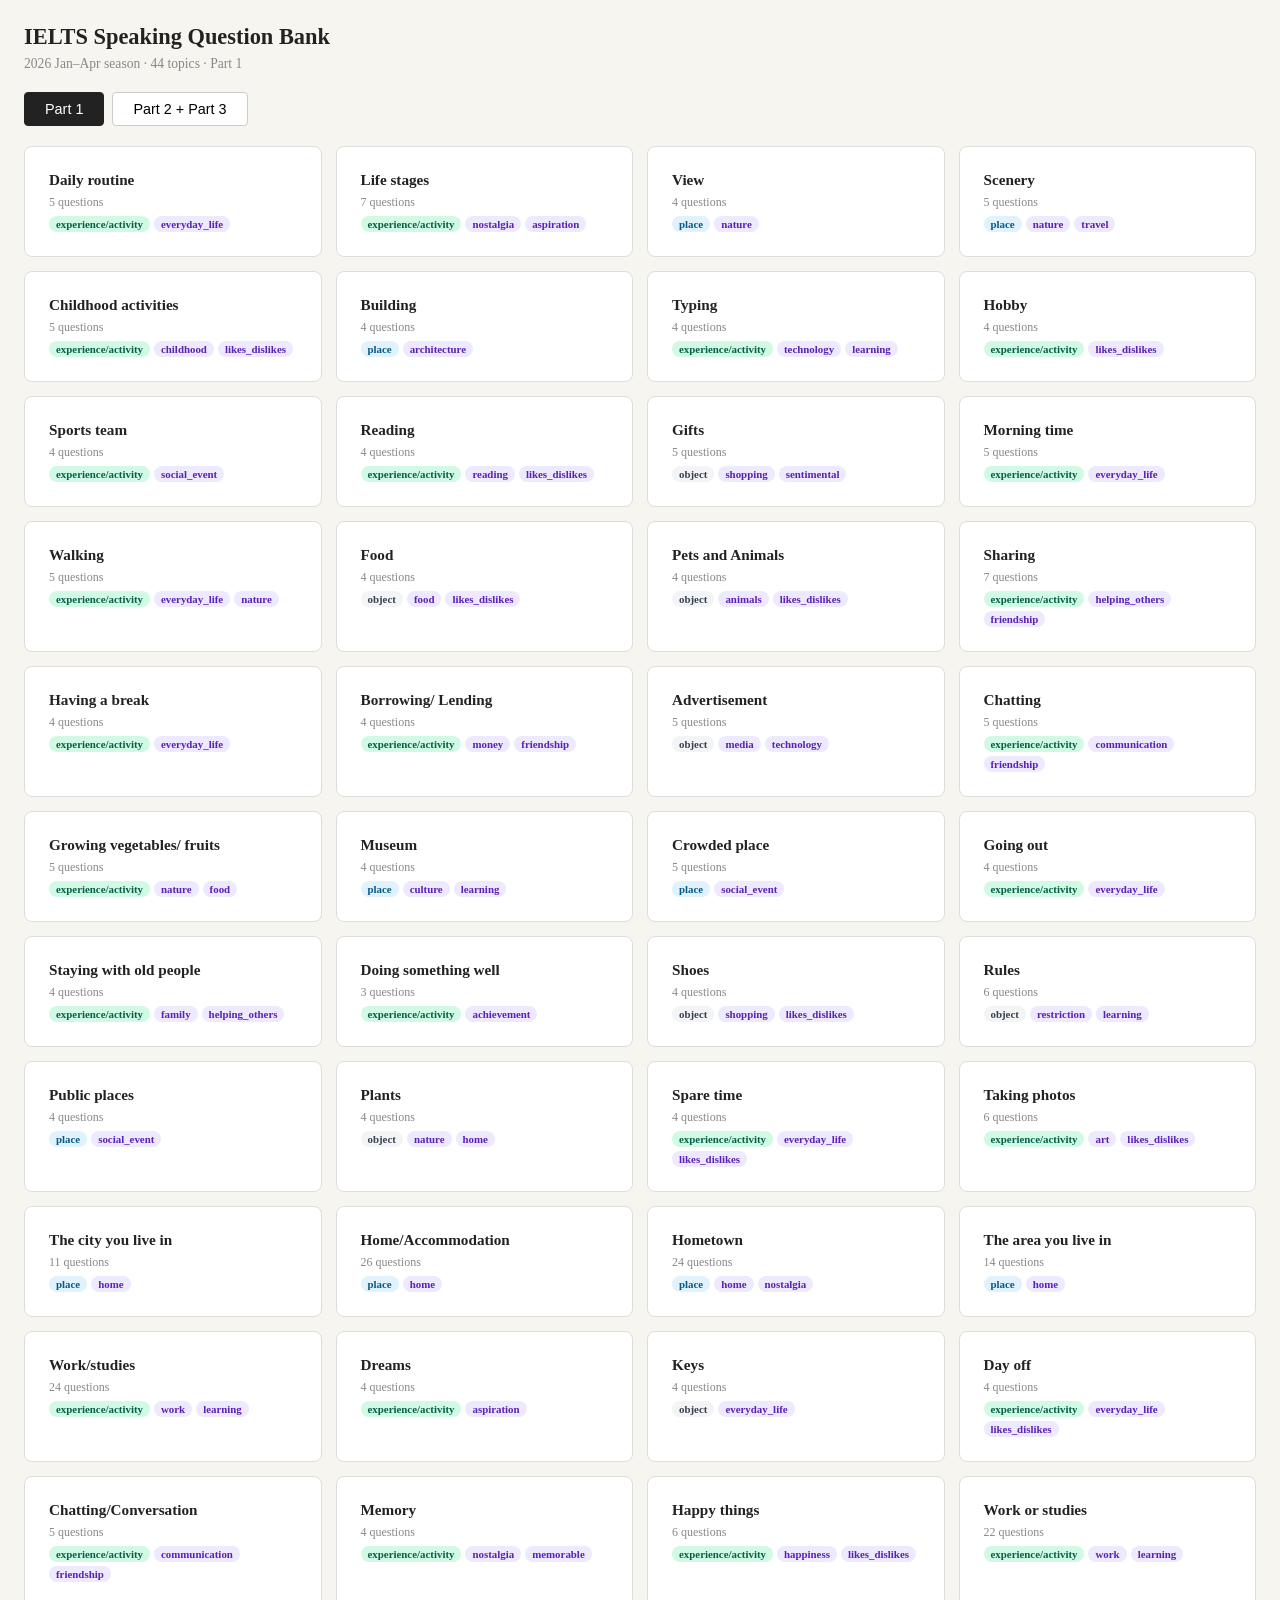
==== index.html @ a68d783b "refactor: split index.html into modular CSS/JS files - index.html reduced from 621 lines to ~35-line" ====
<!DOCTYPE html>
<html lang="en">
<head>
  <meta charset="UTF-8">
  <meta name="viewport" content="width=device-width, initial-scale=1.0">
  <title>IELTS Speaking Question Bank — 2026 Jan–Apr</title>
  <link rel="stylesheet" href="css/base.css">
  <link rel="stylesheet" href="css/layout.css">
  <link rel="stylesheet" href="css/components/cards.css">
  <link rel="stylesheet" href="css/components/modal.css">
  <link rel="stylesheet" href="css/components/tags.css">
  <link rel="stylesheet" href="css/components/sidebar.css">

  <!-- Google tag (gtag.js) -->
  <script async src="https://www.googletagmanager.com/gtag/js?id=G-JY0Q99M0XR"></script>
  <script>
    window.dataLayer = window.dataLayer || [];
    function gtag(){dataLayer.push(arguments);}
    gtag('js', new Date());
    gtag('config', 'G-JY0Q99M0XR');
  </script>
</head>
<body>

<h1>IELTS Speaking Question Bank</h1>
<div class="subtitle">2026 Jan–Apr season · <span id="total-count"></span></div>

<div class="tabs">
  <button class="tab" id="tab-part1">Part 1</button>
  <button class="tab" id="tab-part2">Part 2 + Part 3</button>
</div>

<!-- Card grid — JS renders cards into this container -->
<div class="grid" id="grid"></div>

<!-- Modal overlay — JS fills #modal-content when user clicks a card or tag -->
<div class="overlay" id="overlay">
  <div class="modal" id="modal">
    <button class="close-btn" id="close-btn">✕</button>
    <div id="modal-content"></div>
  </div>
</div>

<!-- Sidebar mounts here -->
<div id="sidebar-root"></div>

<script type="module" src="js/app.js"></script>
</body>
</html>
---- css/base.css ----
/* ---------- Reset & Base ---------- */
* { box-sizing: border-box; margin: 0; padding: 0; }
body {
  font-family: 'Georgia', serif;
  background: #f7f5f0;
  color: #222;
  padding: 24px;
}
h1 {
  font-size: 1.4rem;
  font-weight: bold;
  margin-bottom: 6px;
}
.subtitle {
  color: #888;
  font-size: 0.85rem;
  margin-bottom: 20px;
}
---- css/layout.css ----
/* ---------- Tabs ---------- */
.tabs {
  display: flex;
  gap: 8px;
  margin-bottom: 20px;
}
.tab {
  padding: 8px 20px;
  border: 1.5px solid #ccc;
  border-radius: 4px;
  cursor: pointer;
  background: #fff;
  font-size: 0.9rem;
}
.tab.active {
  background: #222;
  color: #fff;
  border-color: #222;
}

/* ---------- Card Grid ---------- */
.grid {
  display: grid;
  grid-template-columns: repeat(auto-fill, minmax(260px, 1fr));
  gap: 14px;
}

/* ---------- Overlay & Modal ---------- */
.overlay {
  display: none;
  position: fixed;
  top: 0; left: 0;
  width: 100%; height: 100%;
  background: rgba(0,0,0,0.4);
  z-index: 100;
  justify-content: center;
  align-items: flex-start;
  padding: 40px 16px;
  overflow-y: auto;
}
.overlay.open { display: flex; }
.modal {
  background: #fff;
  border-radius: 8px;
  padding: 28px;
  max-width: 620px;
  width: 100%;
  position: relative;
}
.modal h2 {
  font-size: 1.2rem;
  margin-bottom: 4px;
}
---- css/components/cards.css ----
/* ---------- Cards ---------- */
.card {
  background: #fff;
  border: 1px solid #ddd;
  border-radius: 8px;
  padding: 24px;
  cursor: pointer;
  transition: transform 0.2s ease, box-shadow 0.2s ease;
}
.card:hover {
  transform: translateY(-6px);
  box-shadow: 0 10px 20px rgba(0,0,0,0.12);
  border-color: #bbb;
}
.card-title {
  font-size: 0.95rem;
  font-weight: bold;
  margin-bottom: 6px;
}
.card-meta {
  font-size: 0.75rem;
  color: #888;
}
---- css/components/modal.css ----
/* ---------- Modal Buttons ---------- */
.close-btn {
  position: absolute;
  top: 14px; right: 16px;
  font-size: 1.2rem;
  cursor: pointer;
  background: none;
  border: none;
  color: #555;
}
.back-btn {
  margin-bottom: 12px;
  display: inline-flex;
  align-items: center;
  gap: 4px;
  font-size: 0.8rem;
  color: #6366f1;
  cursor: pointer;
  font-weight: bold;
  background: #f0f7ff;
  padding: 5px 12px;
  border-radius: 6px;
  border: 1px solid #d0e7ff;
  box-shadow: 0 2px 6px rgba(0,0,0,0.12), 0 1px 2px rgba(0,0,0,0.06);
  transition: box-shadow 0.15s, background 0.15s;
}
.back-btn:hover {
  background: #e0f0ff;
  box-shadow: 0 4px 10px rgba(0,0,0,0.16);
}

/* ---------- Modal Content ---------- */
.section-label {
  font-size: 0.78rem;
  font-weight: bold;
  text-transform: uppercase;
  letter-spacing: 0.05em;
  color: #999;
  margin: 14px 0 6px;
}
.q-row {
  display: flex;
  align-items: flex-start;
  gap: 8px;
  padding: 5px 0;
  border-bottom: 1px solid #f0f0f0;
  font-size: 0.88rem;
  line-height: 1.5;
}
.q-row:last-child { border-bottom: none; }
.cue-card {
  background: #f9fafb;
  border-left: 3px solid #6366f1;
  padding: 12px 14px;
  border-radius: 4px;
  font-size: 0.88rem;
  line-height: 1.6;
  margin-bottom: 6px;
}
.cue-card .prompt { font-weight: bold; margin-bottom: 8px; }
.summary-item {
  cursor: pointer;
  padding: 8px 0;
  border-bottom: 1px solid #eee;
  color: #444;
}
.summary-item:hover { color: #6366f1; text-decoration: underline; }
---- css/components/tags.css ----
/* ---------- Content Tags (topic-level) ---------- */
/* First tag = category (people/place/object/experience/activity) */
/* Remaining tags = semantic tags */
.tag-row {
  display: flex;
  flex-wrap: wrap;
  gap: 4px;
  margin-top: 6px;
}
.ctag {
  font-size: 0.68rem;
  padding: 2px 7px;
  border-radius: 10px;
  font-weight: 600;
  white-space: nowrap;
  cursor: pointer;
  transition: all 0.2s cubic-bezier(0.175, 0.885, 0.32, 1.275);
  display: inline-block;
}
.ctag:hover {
  transform: scale(1.1);
  box-shadow: 0 2px 5px rgba(0,0,0,0.1);
}
/* Category tag colors — one per category type */
.ctag-people              { background: #fce7f3; color: #9d174d; }
.ctag-experience-activity { background: #d1fae5; color: #065f46; }
.ctag-place               { background: #e0f2fe; color: #075985; }
.ctag-object              { background: #f3f4f6; color: #374151; }
/* Semantic tags (index 1+) all share one neutral style */
.ctag-tag                 { background: #ede9fe; color: #5b21b6; }

/* ---------- Question Type Tags (per question) ---------- */
.type-tags {
  display: inline-flex;
  gap: 4px;
  flex-wrap: wrap;
  margin-left: 6px;
  vertical-align: middle;
}
.ttag {
  font-size: 0.65rem;
  padding: 1px 6px;
  border-radius: 8px;
  font-weight: bold;
  text-transform: uppercase;
  letter-spacing: 0.03em;
  white-space: nowrap;
  cursor: pointer;
  transition: all 0.2s cubic-bezier(0.175, 0.885, 0.32, 1.275);
  display: inline-block;
}
.ttag:hover {
  transform: scale(1.1);
  box-shadow: 0 2px 5px rgba(0,0,0,0.1);
  filter: brightness(0.95);
}
/* Part 2 type tags */
.ttag-describe { background: #dbeafe; color: #1e40af; }
.ttag-analyze  { background: #d1fae5; color: #065f46; }
.ttag-evaluate { background: #fef3c7; color: #92400e; }
.ttag-predict  { background: #ede9fe; color: #5b21b6; }
.ttag-unclear  { background: #f3f4f6; color: #6b7280; }
/* Part 1 type tags */
.ttag-experience   { background: #fed7aa; color: #9a3412; }
.ttag-frequency    { background: #cffafe; color: #155e75; }
.ttag-description  { background: #dbeafe; color: #1e40af; }
.ttag-preference   { background: #fce7f3; color: #9d174d; }
.ttag-evaluation   { background: #fef3c7; color: #92400e; }
.ttag-comparison   { background: #dcfce7; color: #166534; }
.ttag-hypothetical { background: #ede9fe; color: #5b21b6; }
---- css/components/sidebar.css ----
/* ---------- Sidebar ---------- */
/* Placeholder — Windsurf fills this when converting v0 React sidebar to vanilla JS */
#sidebar-root {
  /* sidebar mounts here */
}
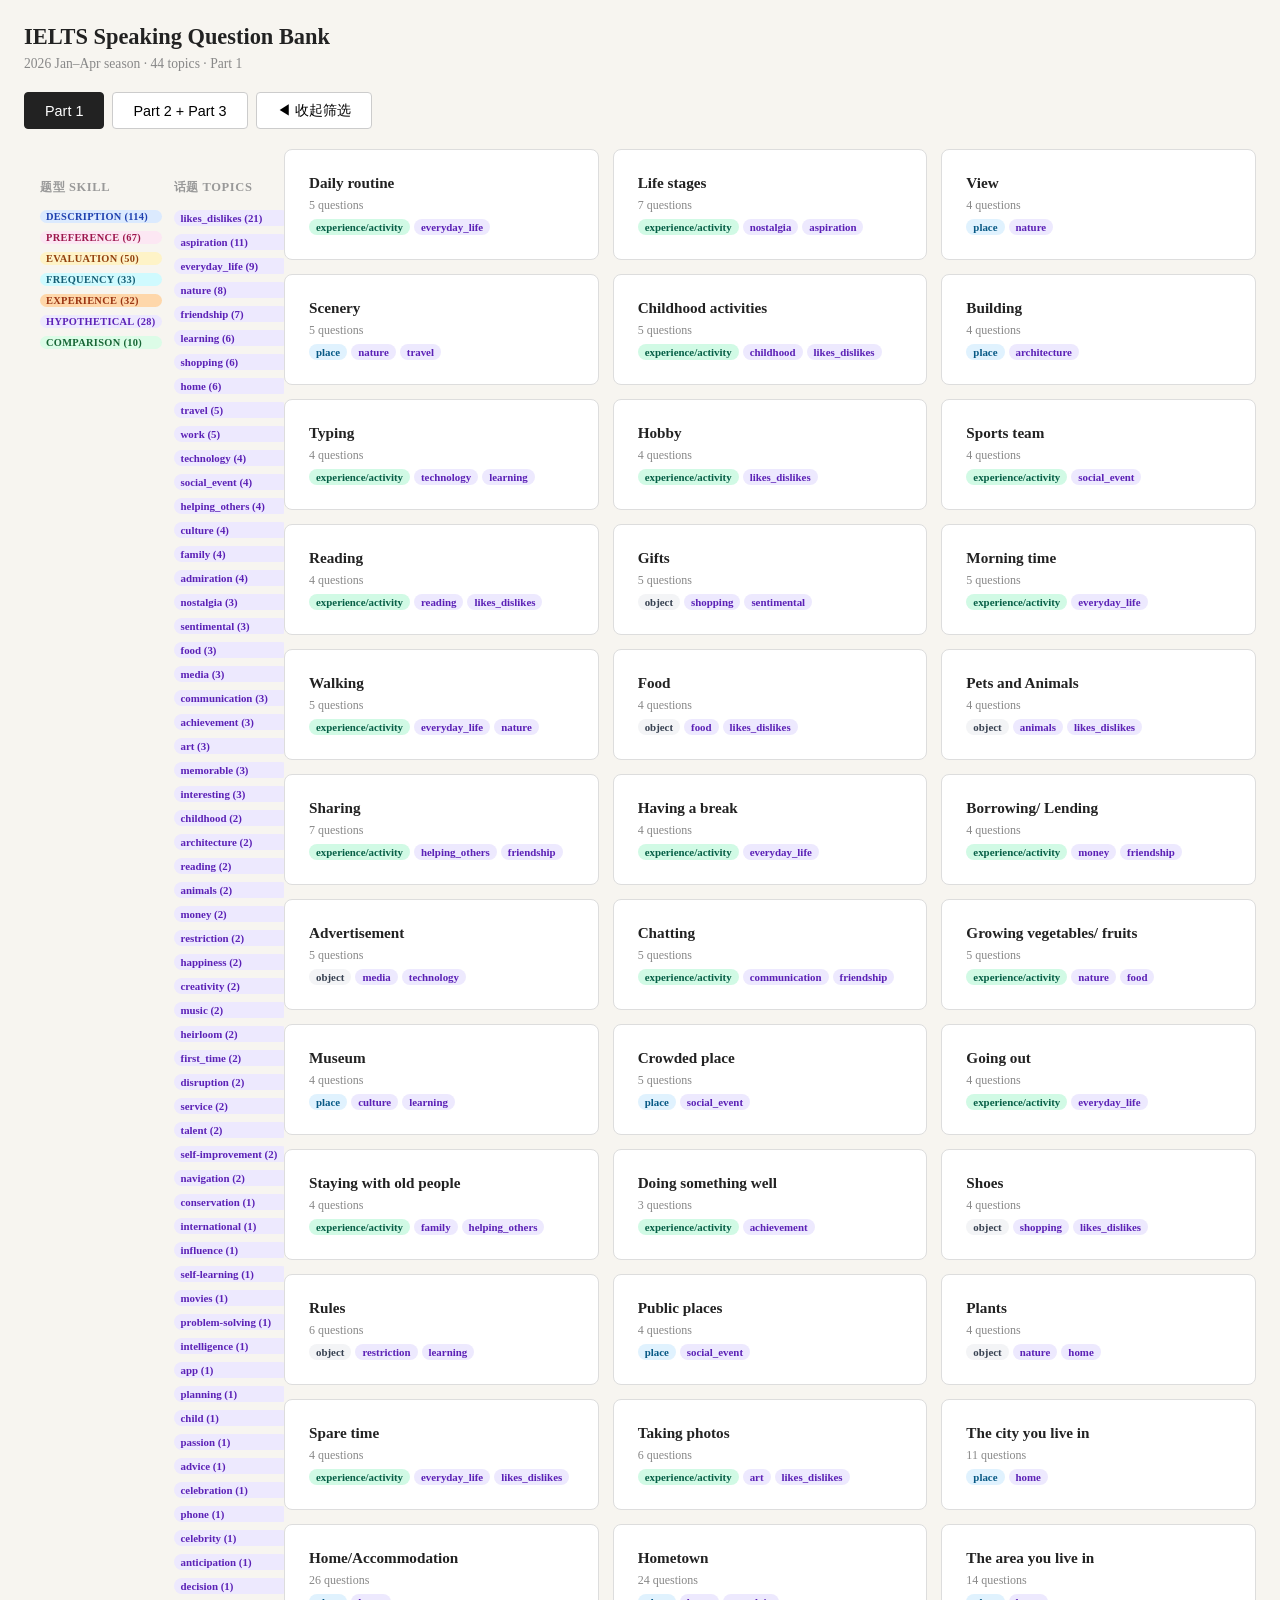
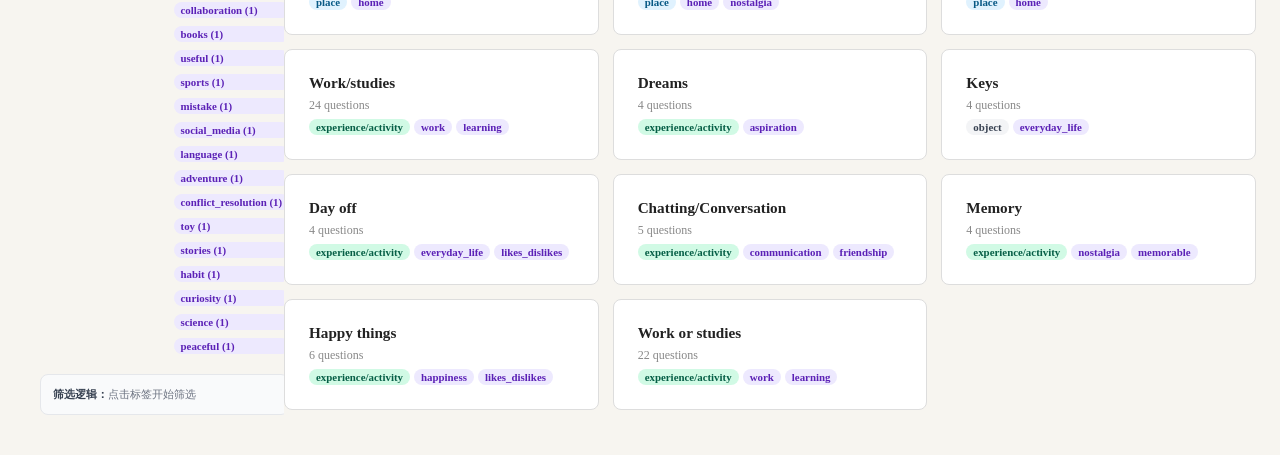
==== commit b9342b48: "fix: sidebar tag clicks, grid layout, remove Chinese labels - Move event delegation to static #sideb" ====
--- a/index.html
+++ b/index.html
@@ -28,10 +28,16 @@
 <div class="tabs">
   <button class="tab" id="tab-part1">Part 1</button>
   <button class="tab" id="tab-part2">Part 2 + Part 3</button>
+  <button class="tab" id="sidebar-toggle">◀ 收起筛选</button>
 </div>
 
-<!-- Card grid — JS renders cards into this container -->
-<div class="grid" id="grid"></div>
+<div id="main-layout">
+  <!-- Sidebar mounts here -->
+  <div id="sidebar-root"></div>
+  
+  <!-- Card grid — JS renders cards into this container -->
+  <div class="grid" id="grid"></div>
+</div>
 
 <!-- Modal overlay — JS fills #modal-content when user clicks a card or tag -->
 <div class="overlay" id="overlay">
@@ -41,9 +47,6 @@
   </div>
 </div>
 
-<!-- Sidebar mounts here -->
-<div id="sidebar-root"></div>
-
 <script type="module" src="js/app.js"></script>
 </body>
 </html>
--- a/css/components/sidebar.css
+++ b/css/components/sidebar.css
@@ -1,5 +1,142 @@
+/* ---------- Main Layout ---------- */
+#main-layout {
+  display: flex;
+  align-items: flex-start;
+  gap: 0;
+}
+
+/* Grid takes remaining space; min-width:0 prevents flex overflow */
+#grid {
+  flex: 1;
+  min-width: 0;
+}
+
 /* ---------- Sidebar ---------- */
-/* Placeholder — Windsurf fills this when converting v0 React sidebar to vanilla JS */
-#sidebar-root {
-  /* sidebar mounts here */
+.sidebar {
+  width: 260px;
+  flex-shrink: 0;
+  overflow: hidden;
+  transition: width 0.3s ease;
 }
+
+.sidebar.collapsed {
+  width: 0;
+}
+
+/* ---------- Sidebar Content ---------- */
+.sidebar-content {
+  padding: 16px;
+  height: 100%;
+  overflow-y: auto;
+}
+
+/* ---------- Two Column Layout ---------- */
+.sidebar-grid {
+  display: grid;
+  grid-template-columns: 1fr 1fr;
+  gap: 12px;
+}
+
+.sidebar-column {
+  display: flex;
+  flex-direction: column;
+  gap: 8px;
+}
+
+/* ---------- Active Filters ---------- */
+.active-filters {
+  grid-column: 1 / -1;
+  background: #f3f4f6;
+  border-radius: 8px;
+  padding: 12px;
+  margin-bottom: 8px;
+}
+
+.active-filters-label {
+  font-size: 12px;
+  font-weight: 500;
+  color: #6b7280;
+  margin: 0 0 8px 0;
+}
+
+.active-filters-list {
+  display: flex;
+  flex-wrap: wrap;
+  gap: 6px;
+}
+
+.active-filter-tag {
+  display: inline-flex;
+  align-items: center;
+  gap: 4px;
+  padding: 4px 8px;
+  border-radius: 12px;
+  font-size: 11px;
+  font-weight: 500;
+}
+
+.active-filter-tag.skill {
+  background: #3b82f6;
+  color: white;
+}
+
+.active-filter-tag.topic {
+  background: #6b7280;
+  color: white;
+}
+
+.active-filter-tag button {
+  background: none;
+  border: none;
+  color: inherit;
+  cursor: pointer;
+  padding: 0;
+  font-size: 10px;
+  opacity: 0.8;
+  margin-left: 2px;
+}
+
+.active-filter-tag button:hover {
+  opacity: 1;
+}
+
+/* ---------- Filter Logic Info ---------- */
+.filter-info {
+  grid-column: 1 / -1;
+  background: #f9fafb;
+  border: 1px solid #e5e7eb;
+  border-radius: 8px;
+  padding: 12px;
+  font-size: 11px;
+  color: #6b7280;
+  line-height: 1.4;
+  margin-top: 8px;
+}
+
+.filter-info strong {
+  color: #374151;
+}
+
+/* ---------- Clear Filters Button ---------- */
+.clear-filters-btn {
+  grid-column: 1 / -1;
+  font-size: 12px;
+  color: #6b7280;
+  background: none;
+  border: none;
+  cursor: pointer;
+  padding: 4px 8px;
+  border-radius: 4px;
+  transition: color 0.2s;
+  margin-bottom: 8px;
+}
+
+.clear-filters-btn:hover {
+  color: #dc2626;
+}
+
+/* ---------- Active State for Tags ---------- */
+.ttag.active, .ctag.active {
+  outline: 2px solid currentColor;
+  opacity: 0.85;
+}
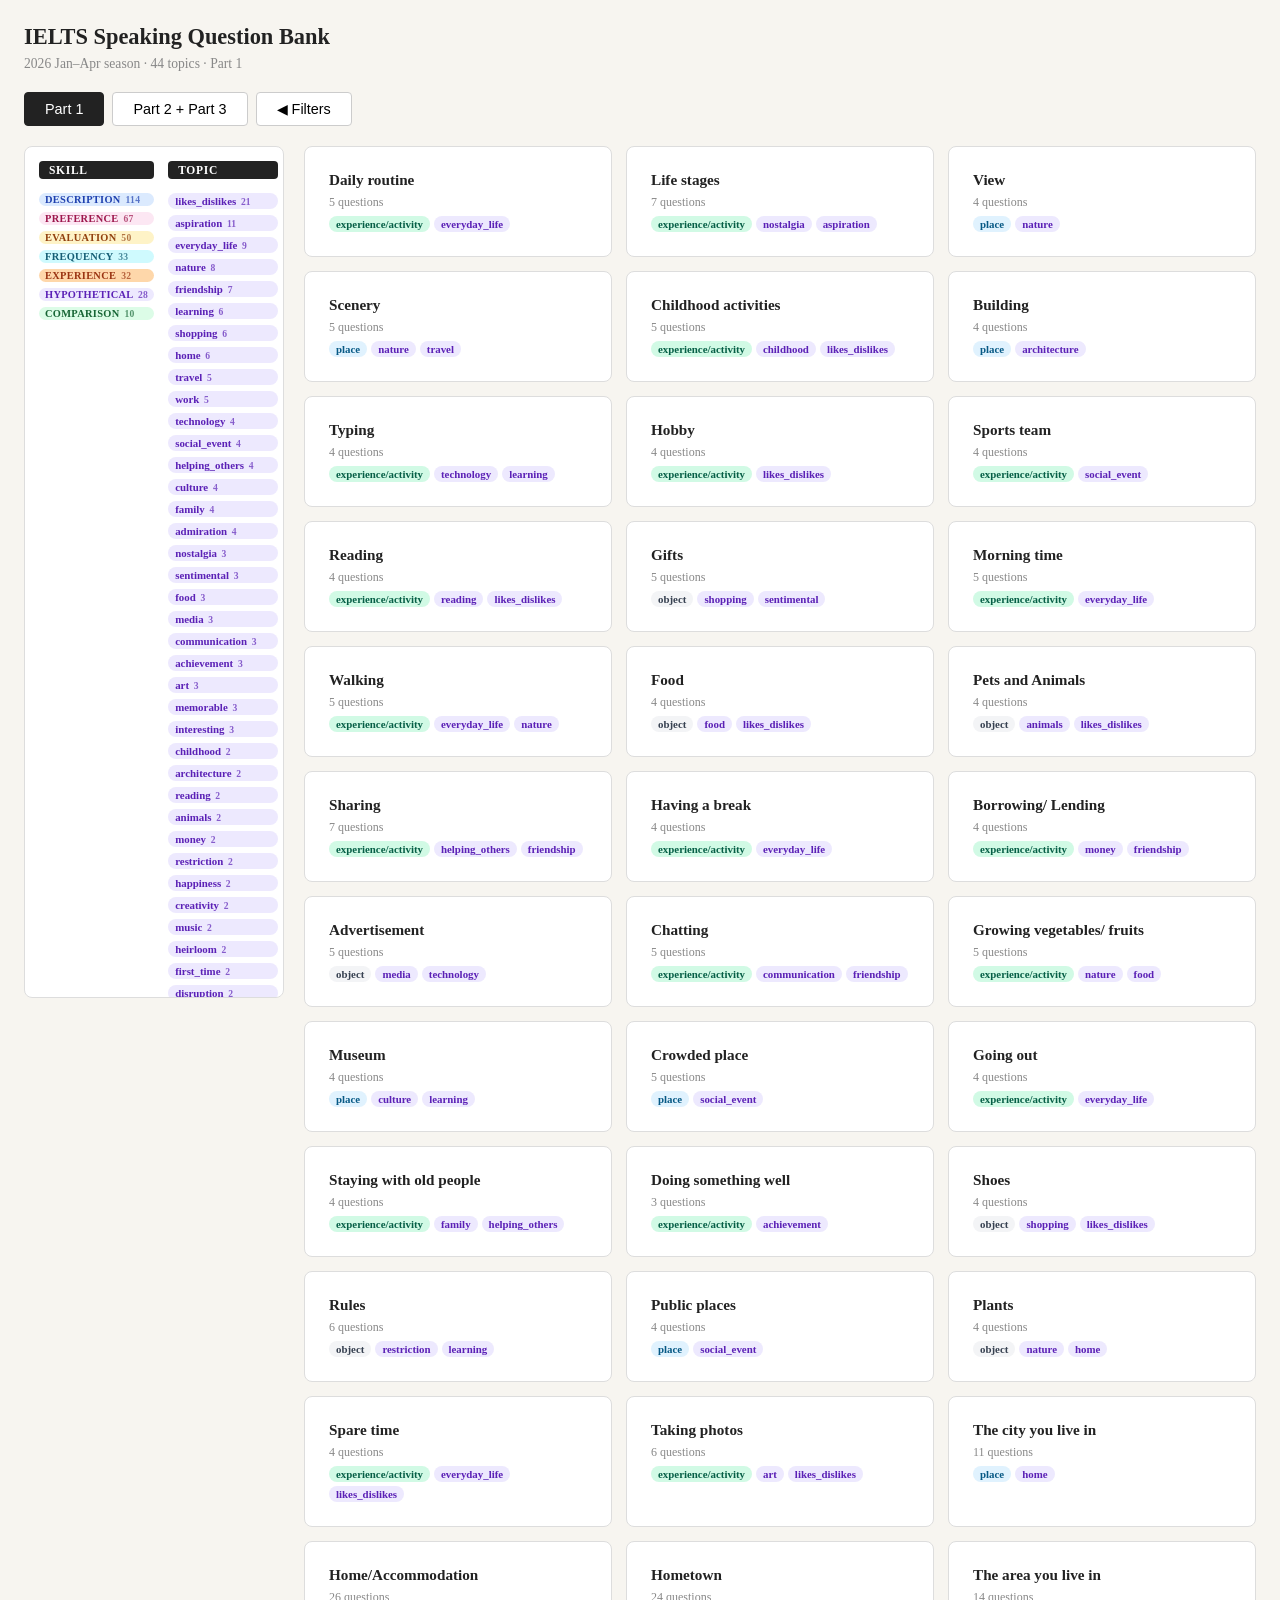
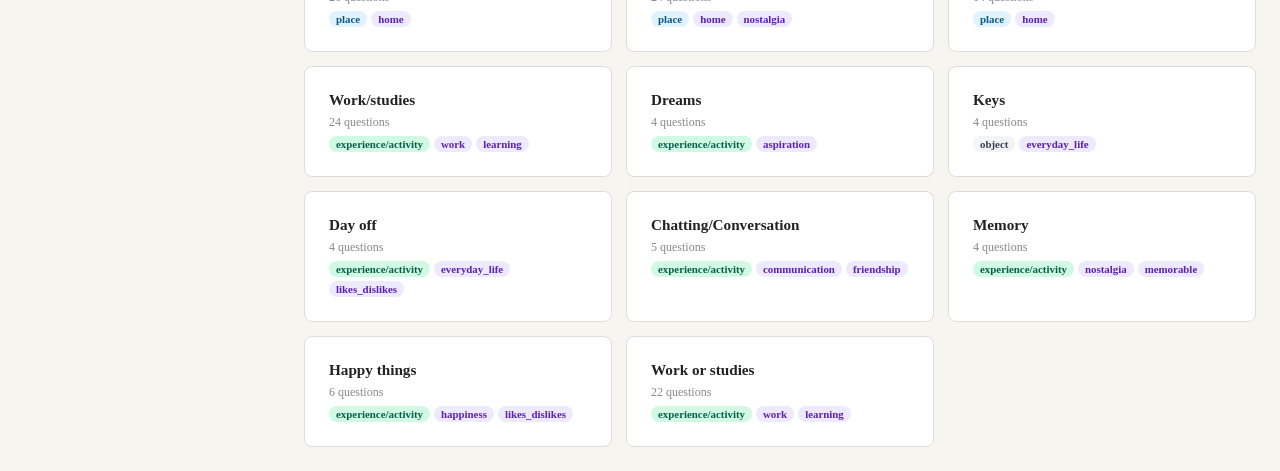
==== commit 10248e4d: "fix: sidebar clicks, active state, labels, spacing, border - Use inline onclick (window._sidebarSkil" ====
--- a/index.html
+++ b/index.html
@@ -28,7 +28,7 @@
 <div class="tabs">
   <button class="tab" id="tab-part1">Part 1</button>
   <button class="tab" id="tab-part2">Part 2 + Part 3</button>
-  <button class="tab" id="sidebar-toggle">◀ 收起筛选</button>
+  <button class="tab" id="sidebar-toggle">◀ Filters</button>
 </div>
 
 <div id="main-layout">
--- a/css/components/sidebar.css
+++ b/css/components/sidebar.css
@@ -2,10 +2,10 @@
 #main-layout {
   display: flex;
   align-items: flex-start;
-  gap: 0;
+  gap: 20px;           /* gap between sidebar and grid */
 }
 
-/* Grid takes remaining space; min-width:0 prevents flex overflow */
+/* Grid takes remaining space */
 #grid {
   flex: 1;
   min-width: 0;
@@ -15,128 +15,86 @@
 .sidebar {
   width: 260px;
   flex-shrink: 0;
+  background: #fff;
+  border: 1px solid #ddd;
+  border-radius: 8px;
   overflow: hidden;
-  transition: width 0.3s ease;
+  transition: width 0.3s ease, opacity 0.3s ease;
+  position: sticky;
+  top: 24px;           /* stays visible when scrolling */
+  max-height: calc(100vh - 48px);
 }
 
 .sidebar.collapsed {
   width: 0;
+  border: none;
+  opacity: 0;
 }
 
 /* ---------- Sidebar Content ---------- */
 .sidebar-content {
-  padding: 16px;
-  height: 100%;
+  width: 260px;        /* fixed width so collapse animation doesn't squish content */
+  padding: 14px;
   overflow-y: auto;
+  max-height: calc(100vh - 48px);
+}
+
+/* ---------- Column Labels (button-style) ---------- */
+.sidebar-col-label {
+  font-size: 0.72rem;
+  font-weight: bold;
+  text-transform: uppercase;
+  letter-spacing: 0.06em;
+  color: #fff;
+  background: #222;
+  padding: 3px 10px;
+  border-radius: 4px;
+  margin-bottom: 8px;
+  display: inline-block;
 }
 
 /* ---------- Two Column Layout ---------- */
-.sidebar-grid {
+.sidebar-cols {
   display: grid;
   grid-template-columns: 1fr 1fr;
-  gap: 12px;
+  gap: 14px;
 }
 
-.sidebar-column {
+.sidebar-col {
   display: flex;
   flex-direction: column;
-  gap: 8px;
-}
-
-/* ---------- Active Filters ---------- */
-.active-filters {
-  grid-column: 1 / -1;
-  background: #f3f4f6;
-  border-radius: 8px;
-  padding: 12px;
-  margin-bottom: 8px;
-}
-
-.active-filters-label {
-  font-size: 12px;
-  font-weight: 500;
-  color: #6b7280;
-  margin: 0 0 8px 0;
-}
-
-.active-filters-list {
-  display: flex;
-  flex-wrap: wrap;
   gap: 6px;
 }
 
-.active-filter-tag {
-  display: inline-flex;
-  align-items: center;
-  gap: 4px;
-  padding: 4px 8px;
-  border-radius: 12px;
-  font-size: 11px;
-  font-weight: 500;
-}
-
-.active-filter-tag.skill {
-  background: #3b82f6;
-  color: white;
-}
-
-.active-filter-tag.topic {
-  background: #6b7280;
-  color: white;
-}
-
-.active-filter-tag button {
-  background: none;
-  border: none;
-  color: inherit;
-  cursor: pointer;
-  padding: 0;
-  font-size: 10px;
-  opacity: 0.8;
+/* ---------- Tag count badge ---------- */
+.sidebar-count {
+  font-size: 0.6rem;
+  opacity: 0.7;
   margin-left: 2px;
 }
 
-.active-filter-tag button:hover {
-  opacity: 1;
+/* ---------- Active (selected) state ---------- */
+.sidebar-active {
+  outline: 2.5px solid currentColor !important;
+  filter: brightness(0.82) !important;
+  transform: none !important;   /* override hover scale so outline stays stable */
 }
 
-/* ---------- Filter Logic Info ---------- */
-.filter-info {
-  grid-column: 1 / -1;
-  background: #f9fafb;
-  border: 1px solid #e5e7eb;
-  border-radius: 8px;
-  padding: 12px;
-  font-size: 11px;
-  color: #6b7280;
-  line-height: 1.4;
-  margin-top: 8px;
+/* ---------- Clear filters button ---------- */
+.sidebar-clear-btn {
+  display: block;
+  width: 100%;
+  margin-bottom: 10px;
+  padding: 4px 10px;
+  font-size: 0.75rem;
+  color: #6366f1;
+  background: #f0f7ff;
+  border: 1px solid #d0e7ff;
+  border-radius: 6px;
+  cursor: pointer;
+  text-align: center;
+  font-family: 'Georgia', serif;
 }
-
-.filter-info strong {
-  color: #374151;
+.sidebar-clear-btn:hover {
+  background: #e0f0ff;
 }
-
-/* ---------- Clear Filters Button ---------- */
-.clear-filters-btn {
-  grid-column: 1 / -1;
-  font-size: 12px;
-  color: #6b7280;
-  background: none;
-  border: none;
-  cursor: pointer;
-  padding: 4px 8px;
-  border-radius: 4px;
-  transition: color 0.2s;
-  margin-bottom: 8px;
-}
-
-.clear-filters-btn:hover {
-  color: #dc2626;
-}
-
-/* ---------- Active State for Tags ---------- */
-.ttag.active, .ctag.active {
-  outline: 2px solid currentColor;
-  opacity: 0.85;
-}
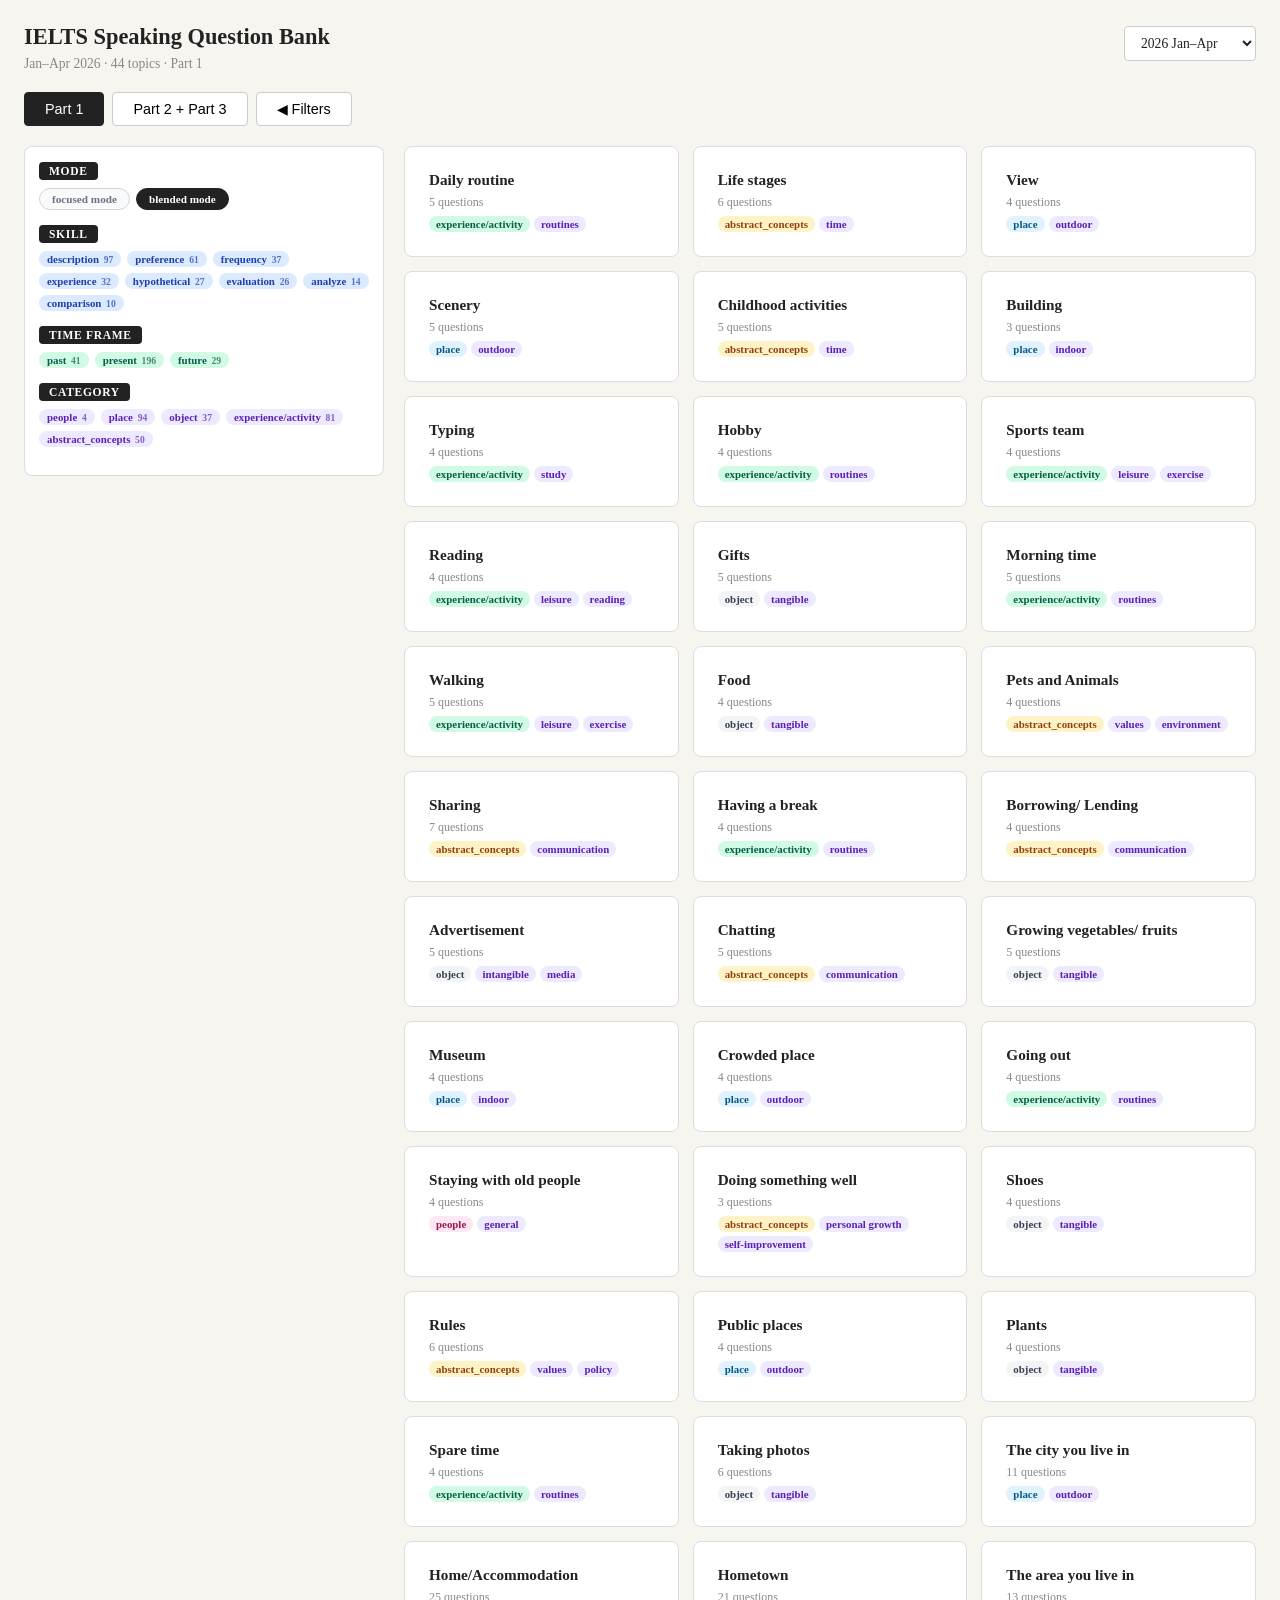
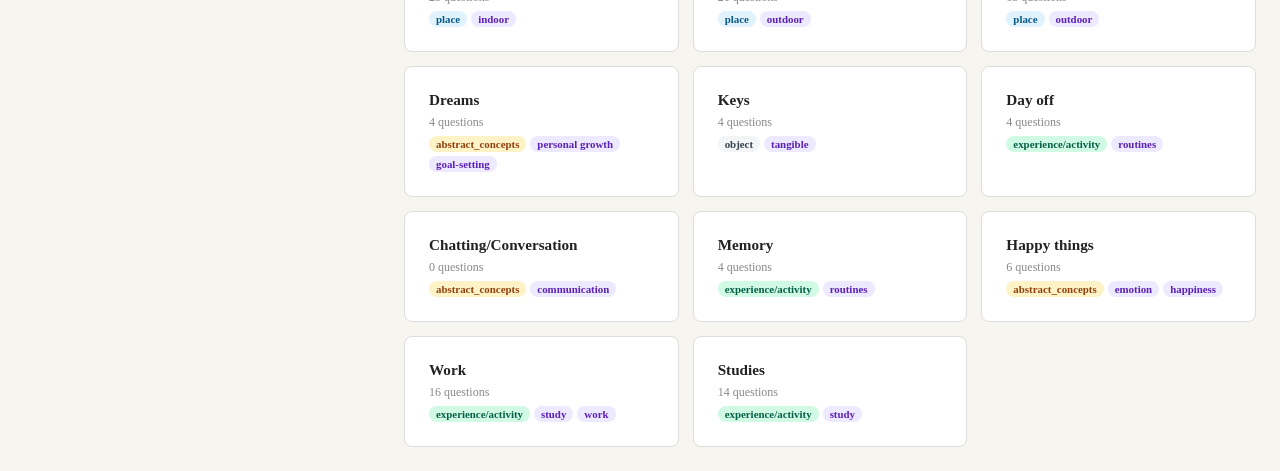
==== commit 59d17c42: "feat: add quarter-based IELTS question bank switching with frozen Jan-Apr and placeholder May-Aug Ma" ====
--- a/index.html
+++ b/index.html
@@ -3,7 +3,7 @@
 <head>
   <meta charset="UTF-8">
   <meta name="viewport" content="width=device-width, initial-scale=1.0">
-  <title>IELTS Speaking Question Bank — 2026 Jan–Apr</title>
+  <title>IELTS Speaking Question Bank</title>
   <link rel="stylesheet" href="css/base.css">
   <link rel="stylesheet" href="css/layout.css">
   <link rel="stylesheet" href="css/components/cards.css">
@@ -22,8 +22,19 @@
 </head>
 <body>
 
-<h1>IELTS Speaking Question Bank</h1>
-<div class="subtitle">2026 Jan–Apr season · <span id="total-count"></span></div>
+<header class="page-head">
+  <div class="page-head-main">
+    <h1>IELTS Speaking Question Bank</h1>
+    <div class="subtitle"><span id="quarter-label"></span> · <span id="total-count"></span></div>
+  </div>
+  <div class="quarter-switch">
+    <label for="quarter-select" class="visually-hidden">Quarter</label>
+    <select id="quarter-select" aria-label="IELTS speaking quarter">
+      <option value="2026-01-to-04">2026 Jan–Apr</option>
+      <option value="2026-05-to-08">2026 May–Aug</option>
+    </select>
+  </div>
+</header>
 
 <div class="tabs">
   <button class="tab" id="tab-part1">Part 1</button>
@@ -32,14 +43,10 @@
 </div>
 
 <div id="main-layout">
-  <!-- Sidebar mounts here -->
   <div id="sidebar-root"></div>
-  
-  <!-- Card grid — JS renders cards into this container -->
   <div class="grid" id="grid"></div>
 </div>
 
-<!-- Modal overlay — JS fills #modal-content when user clicks a card or tag -->
 <div class="overlay" id="overlay">
   <div class="modal" id="modal">
     <button class="close-btn" id="close-btn">✕</button>
--- a/css/base.css
+++ b/css/base.css
@@ -16,3 +16,15 @@
   font-size: 0.85rem;
   margin-bottom: 20px;
 }
+
+.visually-hidden {
+  position: absolute;
+  width: 1px;
+  height: 1px;
+  padding: 0;
+  margin: -1px;
+  overflow: hidden;
+  clip: rect(0, 0, 0, 0);
+  white-space: nowrap;
+  border: 0;
+}
--- a/css/layout.css
+++ b/css/layout.css
@@ -1,3 +1,31 @@
+/* ---------- Page header + quarter switch ---------- */
+.page-head {
+  display: flex;
+  justify-content: space-between;
+  align-items: flex-start;
+  gap: 16px;
+  flex-wrap: wrap;
+  margin-bottom: 20px;
+}
+.page-head-main {
+  flex: 1;
+  min-width: 200px;
+}
+.page-head .subtitle {
+  margin-bottom: 0;
+}
+.quarter-switch select {
+  font-family: inherit;
+  font-size: 0.85rem;
+  padding: 8px 12px;
+  border: 1.5px solid #ccc;
+  border-radius: 4px;
+  background: #fff;
+  color: #222;
+  cursor: pointer;
+  margin-top: 2px;
+}
+
 /* ---------- Tabs ---------- */
 .tabs {
   display: flex;
@@ -21,7 +49,7 @@
 /* ---------- Card Grid ---------- */
 .grid {
   display: grid;
-  grid-template-columns: repeat(auto-fill, minmax(260px, 1fr));
+  grid-template-columns: repeat(auto-fill, minmax(220px, 1fr));
   gap: 14px;
 }
 
--- a/css/components/modal.css
+++ b/css/components/modal.css
@@ -48,6 +48,12 @@
   line-height: 1.5;
 }
 .q-row:last-child { border-bottom: none; }
+.q-row.q-highlight {
+  background: #f0f7ff;
+  border-left: 3px solid #6366f1;
+  padding-left: 8px;
+  border-radius: 3px;
+}
 .cue-card {
   background: #f9fafb;
   border-left: 3px solid #6366f1;
--- a/css/components/tags.css
+++ b/css/components/tags.css
@@ -26,6 +26,7 @@
 .ctag-experience-activity { background: #d1fae5; color: #065f46; }
 .ctag-place               { background: #e0f2fe; color: #075985; }
 .ctag-object              { background: #f3f4f6; color: #374151; }
+.ctag-abstract_concepts   { background: #fef3c7; color: #92400e; }
 /* Semantic tags (index 1+) all share one neutral style */
 .ctag-tag                 { background: #ede9fe; color: #5b21b6; }
 
@@ -54,17 +55,58 @@
   box-shadow: 0 2px 5px rgba(0,0,0,0.1);
   filter: brightness(0.95);
 }
-/* Part 2 type tags */
-.ttag-describe { background: #dbeafe; color: #1e40af; }
-.ttag-analyze  { background: #d1fae5; color: #065f46; }
-.ttag-evaluate { background: #fef3c7; color: #92400e; }
-.ttag-predict  { background: #ede9fe; color: #5b21b6; }
-.ttag-unclear  { background: #f3f4f6; color: #6b7280; }
-/* Part 1 type tags */
+/* Unified 8-type taxonomy (both Part 1 and Part 2+3) */
 .ttag-experience   { background: #fed7aa; color: #9a3412; }
 .ttag-frequency    { background: #cffafe; color: #155e75; }
 .ttag-description  { background: #dbeafe; color: #1e40af; }
 .ttag-preference   { background: #fce7f3; color: #9d174d; }
 .ttag-evaluation   { background: #fef3c7; color: #92400e; }
+.ttag-analyze      { background: #d1fae5; color: #065f46; }
 .ttag-comparison   { background: #dcfce7; color: #166534; }
 .ttag-hypothetical { background: #ede9fe; color: #5b21b6; }
+.ttag-unclear      { background: #f3f4f6; color: #6b7280; }
+
+/* ---------- Time Frame Tags (per question) ---------- */
+.tftag {
+  font-size: 0.65rem;
+  padding: 2px 8px;
+  border-radius: 8px;
+  font-weight: bold;
+  text-transform: uppercase;
+  letter-spacing: 0.03em;
+  white-space: nowrap;
+  cursor: pointer;
+  transition: all 0.2s cubic-bezier(0.175, 0.885, 0.32, 1.275);
+  display: inline-block;
+}
+.tftag:hover {
+  transform: scale(1.1);
+  box-shadow: 0 2px 5px rgba(0,0,0,0.1);
+}
+.tftag-past    { background: #fed7aa; color: #9a3412; }
+.tftag-present { background: #dbeafe; color: #1e40af; }
+.tftag-future  { background: #ede9fe; color: #5b21b6; }
+
+/* ---------- Inline Topic Tags (L3/last-level, after each question) ---------- */
+.inline-topic-tags {
+  display: inline-flex;
+  gap: 3px;
+  flex-wrap: wrap;
+  margin-left: 6px;
+  vertical-align: middle;
+}
+.itag {
+  font-size: 0.6rem;
+  padding: 1px 5px;
+  border-radius: 6px;
+  font-weight: 600;
+  white-space: nowrap;
+  cursor: pointer;
+  background: #ccfbf1;
+  color: #115e59;
+  transition: all 0.15s ease;
+  display: inline-block;
+}
+.itag:hover {
+  filter: brightness(0.9);
+}
--- a/css/components/sidebar.css
+++ b/css/components/sidebar.css
@@ -2,45 +2,49 @@
 #main-layout {
   display: flex;
   align-items: flex-start;
-  gap: 20px;           /* gap between sidebar and grid */
+  gap: 20px;
 }
 
-/* Grid takes remaining space */
 #grid {
   flex: 1;
   min-width: 0;
 }
 
+/* ---------- Sidebar Root ---------- */
+#sidebar-root {
+  width: 360px;
+  flex-shrink: 0;
+  overflow: hidden;
+  transition: width 0.3s ease;
+}
+
 /* ---------- Sidebar ---------- */
 .sidebar {
-  width: 260px;
-  flex-shrink: 0;
+  width: 360px;
   background: #fff;
   border: 1px solid #ddd;
   border-radius: 8px;
   overflow: hidden;
-  transition: width 0.3s ease, opacity 0.3s ease;
   position: sticky;
-  top: 24px;           /* stays visible when scrolling */
+  top: 24px;
   max-height: calc(100vh - 48px);
-}
-
-.sidebar.collapsed {
-  width: 0;
-  border: none;
-  opacity: 0;
 }
 
 /* ---------- Sidebar Content ---------- */
 .sidebar-content {
-  width: 260px;        /* fixed width so collapse animation doesn't squish content */
+  width: 360px;
   padding: 14px;
   overflow-y: auto;
+  overflow-x: hidden;
   max-height: calc(100vh - 48px);
 }
 
-/* ---------- Column Labels (button-style) ---------- */
-.sidebar-col-label {
+/* ---------- Sections ---------- */
+.sidebar-section {
+  margin-bottom: 14px;
+}
+
+.sidebar-section-label {
   font-size: 0.72rem;
   font-weight: bold;
   text-transform: uppercase;
@@ -53,16 +57,10 @@
   display: inline-block;
 }
 
-/* ---------- Two Column Layout ---------- */
-.sidebar-cols {
-  display: grid;
-  grid-template-columns: 1fr 1fr;
-  gap: 14px;
-}
-
-.sidebar-col {
+/* ---------- Tags (horizontal wrap) ---------- */
+.sidebar-tags {
   display: flex;
-  flex-direction: column;
+  flex-wrap: wrap;
   gap: 6px;
 }
 
@@ -73,11 +71,43 @@
   margin-left: 2px;
 }
 
+/* ---------- Sidebar tag base (stag) ---------- */
+.stag {
+  font-size: 0.68rem;
+  padding: 2px 8px;
+  border-radius: 10px;
+  font-weight: 600;
+  white-space: nowrap;
+  cursor: pointer;
+  transition: all 0.15s ease;
+  display: inline-block;
+}
+.stag:hover {
+  filter: brightness(0.92);
+}
+
+/* ---------- One color per section ---------- */
+
+/* Skill — slate blue */
+.stag-skill            { background: #dbeafe; color: #1e40af; }
+
+/* Time Frame — soft green */
+.stag-tf               { background: #d1fae5; color: #065f46; }
+
+/* Category (L1) — violet */
+.stag-l1               { background: #ede9fe; color: #5b21b6; }
+
+/* Theme (L2) — amber */
+.stag-l2               { background: #fef3c7; color: #92400e; }
+
+/* Specific (L3) — teal */
+.stag-l3               { background: #ccfbf1; color: #115e59; }
+
 /* ---------- Active (selected) state ---------- */
 .sidebar-active {
   outline: 2.5px solid currentColor !important;
   filter: brightness(0.82) !important;
-  transform: none !important;   /* override hover scale so outline stays stable */
+  transform: none !important;
 }
 
 /* ---------- Clear filters button ---------- */
@@ -98,3 +128,29 @@
 .sidebar-clear-btn:hover {
   background: #e0f0ff;
 }
+
+/* ---------- Mode toggle buttons ---------- */
+.sidebar-mode-btn {
+  font-size: 0.7rem;
+  padding: 4px 12px;
+  border-radius: 14px;
+  font-weight: 600;
+  cursor: pointer;
+  border: 1.5px solid #d1d5db;
+  background: #f9fafb;
+  color: #6b7280;
+  transition: all 0.15s ease;
+}
+.sidebar-mode-btn:hover {
+  border-color: #9ca3af;
+  background: #f3f4f6;
+}
+.sidebar-mode-active {
+  background: #222;
+  color: #fff;
+  border-color: #222;
+}
+.sidebar-mode-active:hover {
+  background: #333;
+  border-color: #333;
+}
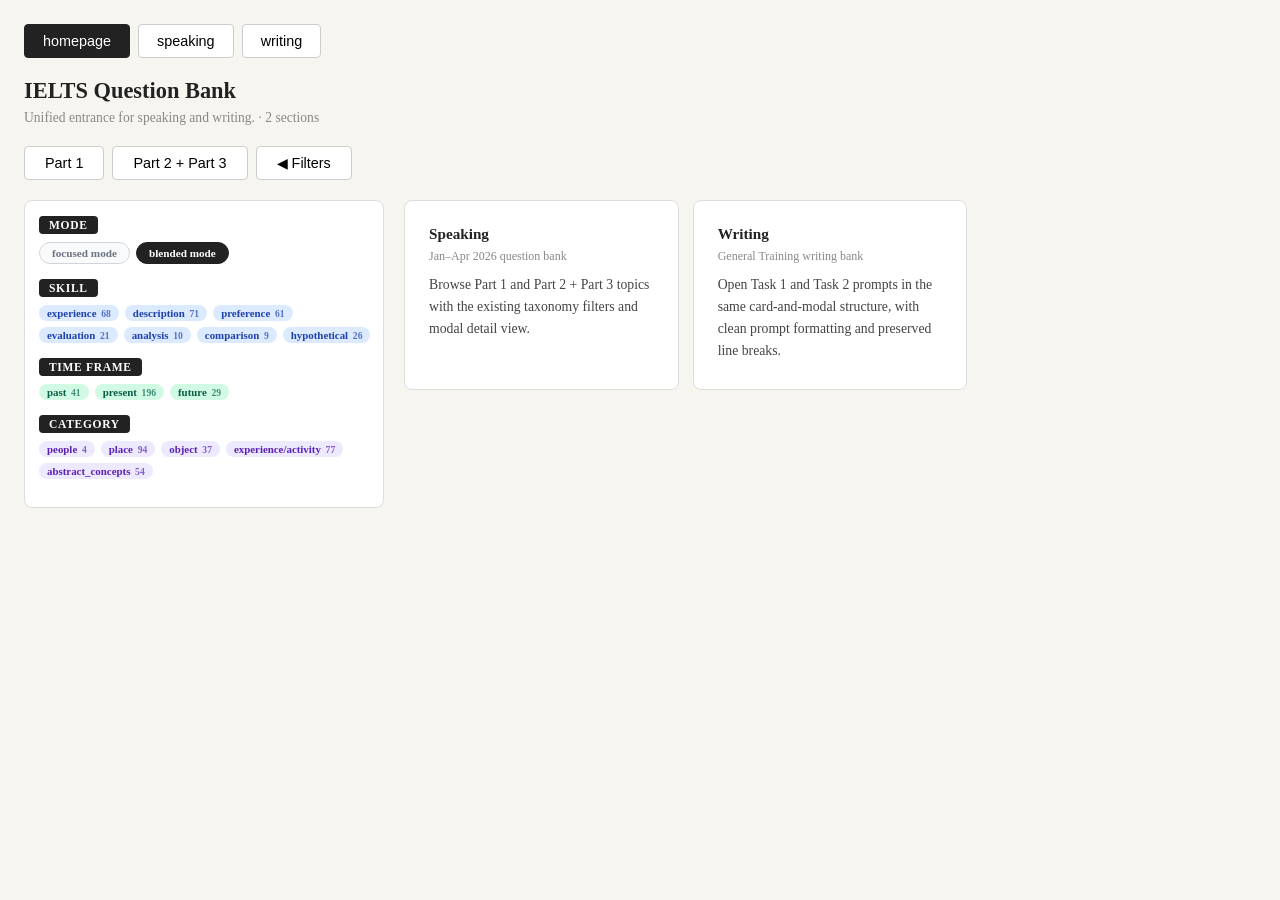
==== commit 263068ce: "Implement writing practice flow and OpenRouter config" ====
--- a/index.html
+++ b/index.html
@@ -22,17 +22,16 @@
 </head>
 <body>
 
+<nav class="site-nav">
+  <button class="site-nav-link active" id="nav-homepage">homepage</button>
+  <button class="site-nav-link" id="nav-speaking">speaking</button>
+  <button class="site-nav-link" id="nav-writing">writing</button>
+</nav>
+
 <header class="page-head">
   <div class="page-head-main">
-    <h1>IELTS Speaking Question Bank</h1>
-    <div class="subtitle"><span id="quarter-label"></span> · <span id="total-count"></span></div>
-  </div>
-  <div class="quarter-switch">
-    <label for="quarter-select" class="visually-hidden">Quarter</label>
-    <select id="quarter-select" aria-label="IELTS speaking quarter">
-      <option value="2026-01-to-04">2026 Jan–Apr</option>
-      <option value="2026-05-to-08">2026 May–Aug</option>
-    </select>
+    <h1 id="page-title">IELTS Question Bank</h1>
+    <div class="subtitle"><span id="section-meta"></span> · <span id="total-count"></span></div>
   </div>
 </header>
 
@@ -54,6 +53,13 @@
   </div>
 </div>
 
+<div class="overlay" id="auth-overlay">
+  <div class="modal" id="auth-modal">
+    <button class="close-btn" id="auth-close-btn">✕</button>
+    <div id="auth-modal-content"></div>
+  </div>
+</div>
+
 <script type="module" src="js/app.js"></script>
 </body>
 </html>
--- a/css/base.css
+++ b/css/base.css
@@ -5,6 +5,24 @@
   background: #f7f5f0;
   color: #222;
   padding: 24px;
+}
+.site-nav {
+  display: flex;
+  gap: 8px;
+  margin-bottom: 20px;
+}
+.site-nav-link {
+  padding: 8px 18px;
+  border: 1.5px solid #ccc;
+  border-radius: 4px;
+  background: #fff;
+  font-size: 0.9rem;
+  text-transform: lowercase;
+}
+.site-nav-link.active {
+  background: #222;
+  color: #fff;
+  border-color: #222;
 }
 h1 {
   font-size: 1.4rem;
--- a/css/layout.css
+++ b/css/layout.css
@@ -1,4 +1,4 @@
-/* ---------- Page header + quarter switch ---------- */
+/* ---------- Page header ---------- */
 .page-head {
   display: flex;
   justify-content: space-between;
@@ -13,17 +13,6 @@
 }
 .page-head .subtitle {
   margin-bottom: 0;
-}
-.quarter-switch select {
-  font-family: inherit;
-  font-size: 0.85rem;
-  padding: 8px 12px;
-  border: 1.5px solid #ccc;
-  border-radius: 4px;
-  background: #fff;
-  color: #222;
-  cursor: pointer;
-  margin-top: 2px;
 }
 
 /* ---------- Tabs ---------- */
@@ -75,6 +64,9 @@
   width: 100%;
   position: relative;
 }
+.modal-wide {
+  max-width: 1220px;
+}
 .modal h2 {
   font-size: 1.2rem;
   margin-bottom: 4px;
--- a/css/components/cards.css
+++ b/css/components/cards.css
@@ -21,3 +21,12 @@
   font-size: 0.75rem;
   color: #888;
 }
+.card-copy {
+  margin-top: 10px;
+  color: #444;
+  font-size: 0.86rem;
+  line-height: 1.6;
+}
+.section-card {
+  min-height: 190px;
+}
--- a/css/components/modal.css
+++ b/css/components/modal.css
@@ -64,6 +64,299 @@
   margin-bottom: 6px;
 }
 .cue-card .prompt { font-weight: bold; margin-bottom: 8px; }
+.cue-card-writing {
+  border-left-color: #222;
+}
+.prompt-prewrap {
+  white-space: pre-wrap;
+  font-weight: normal;
+}
+.button-inline {
+  display: flex;
+  gap: 8px;
+  flex-wrap: wrap;
+}
+.secondary-btn {
+  padding: 8px 12px;
+  border: 1.5px solid #ccc;
+  border-radius: 4px;
+  background: #fff;
+  font-size: 0.85rem;
+  cursor: pointer;
+}
+.secondary-btn:hover {
+  border-color: #999;
+}
+.writing-workspace {
+  display: grid;
+  gap: 18px;
+}
+.writing-shell {
+  display: grid;
+  grid-template-columns: 260px minmax(0, 1fr);
+  gap: 16px;
+  align-items: start;
+}
+.writing-main-view {
+  display: grid;
+  gap: 16px;
+}
+.writing-header,
+.writing-pane-head,
+.writing-layout,
+.writing-save-status {
+  display: flex;
+  gap: 12px;
+}
+.writing-header,
+.writing-pane-head {
+  justify-content: space-between;
+  align-items: flex-start;
+}
+.writing-save-status {
+  flex-wrap: wrap;
+  color: #888;
+  font-size: 0.76rem;
+}
+.writing-layout {
+  align-items: stretch;
+}
+.writing-record-grid {
+  display: grid;
+  grid-template-columns: repeat(2, minmax(0, 1fr));
+  gap: 16px;
+}
+.writing-library-panel {
+  border: 1px solid #eee;
+  border-radius: 8px;
+  padding: 14px;
+  background: #faf9f6;
+  position: sticky;
+  top: 0;
+}
+.writing-library-panel.is-collapsed {
+  padding: 10px;
+}
+.writing-library-head {
+  display: flex;
+  align-items: center;
+  gap: 10px;
+  margin-bottom: 12px;
+}
+.library-tree {
+  display: grid;
+  gap: 12px;
+}
+.library-question {
+  border-top: 1px solid #ece7dd;
+  padding-top: 12px;
+}
+.library-question:first-child {
+  border-top: none;
+  padding-top: 0;
+}
+.library-question-title {
+  font-size: 0.82rem;
+  font-weight: bold;
+  color: #444;
+  margin-bottom: 8px;
+}
+.library-children {
+  display: grid;
+  gap: 6px;
+}
+.library-nav-btn,
+.library-child-btn {
+  width: 100%;
+  text-align: left;
+  padding: 9px 10px;
+  border: 1px solid #e4e4e4;
+  border-radius: 6px;
+  background: #fff;
+  color: #333;
+  cursor: pointer;
+}
+.library-nav-btn.active,
+.library-child-btn.active {
+  border-color: #d0e7ff;
+  background: #f0f7ff;
+}
+.writing-pane {
+  flex: 1;
+  min-width: 0;
+  border: 1px solid #eee;
+  border-radius: 8px;
+  padding: 18px;
+  background: #fff;
+}
+.writing-pane-left {
+  max-width: 48%;
+}
+.writing-pane-right {
+  max-width: 52%;
+}
+.writing-prompt {
+  border: 1px solid #eee;
+  border-radius: 8px;
+  padding: 16px;
+  background: #faf9f6;
+}
+.writing-textarea {
+  width: 100%;
+  min-height: 420px;
+  margin-top: 10px;
+  padding: 12px;
+  border: 1.5px solid #ddd;
+  border-radius: 4px;
+  font: inherit;
+  resize: vertical;
+}
+.writing-notes {
+  margin-top: 14px;
+}
+.writing-tabs {
+  margin-bottom: 0;
+}
+.writing-reading-panel {
+  border: 1px solid #eee;
+  border-radius: 8px;
+  padding: 16px;
+  background: #fafafa;
+  min-height: 360px;
+  max-height: 520px;
+  overflow: auto;
+  line-height: 1.7;
+}
+.writing-tab-note,
+.writing-empty-copy {
+  color: #666;
+  font-size: 0.84rem;
+  line-height: 1.6;
+}
+.writing-empty-state {
+  min-height: 280px;
+  display: grid;
+  place-items: center;
+  border: 1px dashed #ddd;
+  border-radius: 8px;
+  background: #fafafa;
+}
+.primary-action-btn {
+  border-color: #d0e7ff;
+  background: #f0f7ff;
+}
+.writing-cta-row {
+  margin-top: 12px;
+}
+.writing-selection-bar {
+  display: flex;
+  justify-content: space-between;
+  gap: 12px;
+  margin-top: 14px;
+  padding: 14px;
+  border: 1px solid #d0e7ff;
+  border-radius: 8px;
+  background: #f0f7ff;
+}
+.writing-highlight-list {
+  margin-top: 16px;
+}
+.writing-feedback-grid {
+  margin-top: 16px;
+  display: grid;
+  grid-template-columns: repeat(2, minmax(0, 1fr));
+  gap: 10px;
+}
+.feedback-card-mini {
+  border: 1px solid #eee;
+  border-radius: 8px;
+  padding: 12px;
+  background: #fafafa;
+  font-size: 0.82rem;
+  line-height: 1.5;
+}
+.highlight-row {
+  padding: 10px 0;
+  border-bottom: 1px solid #eee;
+}
+.highlight-row:last-child {
+  border-bottom: none;
+}
+.highlight-text {
+  font-weight: bold;
+  margin-bottom: 4px;
+}
+.highlight-translation {
+  color: #666;
+  font-size: 0.82rem;
+}
+.inline-highlight {
+  background: #fff0a8;
+  padding: 0 2px;
+}
+.flashcard-shell {
+  display: grid;
+  gap: 16px;
+}
+.flashcard-face {
+  min-height: 240px;
+  display: grid;
+  align-content: center;
+  gap: 18px;
+  padding: 24px;
+  border: 1px solid #eee;
+  border-radius: 10px;
+  background: #fafafa;
+}
+.flashcard-copy {
+  font-size: 1rem;
+  line-height: 1.7;
+  color: #333;
+}
+.flashcard-answer {
+  border-top: 1px solid #e8e8e8;
+  padding-top: 16px;
+  color: #222;
+  font-weight: bold;
+}
+.muted {
+  color: #777;
+}
+.writing-success {
+  margin-bottom: 10px;
+  padding: 8px 10px;
+  border: 1px solid #d5e6ce;
+  border-radius: 6px;
+  background: #eef7ea;
+  color: #395b2f;
+  font-size: 0.82rem;
+}
+.auth-gate {
+  display: grid;
+  gap: 14px;
+}
+.auth-copy {
+  color: #555;
+}
+.auth-form-grid {
+  display: grid;
+  grid-template-columns: minmax(0, 1fr) 170px;
+  gap: 12px;
+  align-items: end;
+}
+.auth-actions {
+  display: flex;
+  gap: 8px;
+  flex-wrap: wrap;
+}
+.auth-feedback {
+  padding: 10px 12px;
+  border-radius: 6px;
+  background: #f5f5f5;
+  color: #444;
+  min-height: 40px;
+  font-size: 0.84rem;
+}
 .summary-item {
   cursor: pointer;
   padding: 8px 0;
@@ -71,3 +364,26 @@
   color: #444;
 }
 .summary-item:hover { color: #6366f1; text-decoration: underline; }
+
+@media (max-width: 980px) {
+  .writing-shell,
+  .writing-record-grid {
+    grid-template-columns: 1fr;
+  }
+  .writing-layout,
+  .writing-header,
+  .writing-pane-head,
+  .writing-selection-bar,
+  .auth-form-grid {
+    flex-direction: column;
+  }
+  .writing-pane-left,
+  .writing-pane-right,
+  .modal-wide {
+    max-width: 100%;
+  }
+  .writing-feedback-grid,
+  .auth-form-grid {
+    grid-template-columns: 1fr;
+  }
+}
--- a/css/components/tags.css
+++ b/css/components/tags.css
@@ -55,13 +55,12 @@
   box-shadow: 0 2px 5px rgba(0,0,0,0.1);
   filter: brightness(0.95);
 }
-/* Unified 8-type taxonomy (both Part 1 and Part 2+3) */
+/* Unified 7-type taxonomy (both Part 1 and Part 2+3) */
 .ttag-experience   { background: #fed7aa; color: #9a3412; }
-.ttag-frequency    { background: #cffafe; color: #155e75; }
 .ttag-description  { background: #dbeafe; color: #1e40af; }
 .ttag-preference   { background: #fce7f3; color: #9d174d; }
 .ttag-evaluation   { background: #fef3c7; color: #92400e; }
-.ttag-analyze      { background: #d1fae5; color: #065f46; }
+.ttag-analysis     { background: #d1fae5; color: #065f46; }
 .ttag-comparison   { background: #dcfce7; color: #166534; }
 .ttag-hypothetical { background: #ede9fe; color: #5b21b6; }
 .ttag-unclear      { background: #f3f4f6; color: #6b7280; }
--- a/css/components/sidebar.css
+++ b/css/components/sidebar.css
@@ -91,6 +91,9 @@
 /* Skill — slate blue */
 .stag-skill            { background: #dbeafe; color: #1e40af; }
 
+/* Skill Subtype — lighter blue-violet */
+.stag-subtype          { background: #e0e7ff; color: #3730a3; font-size: 0.64rem; }
+
 /* Time Frame — soft green */
 .stag-tf               { background: #d1fae5; color: #065f46; }
 
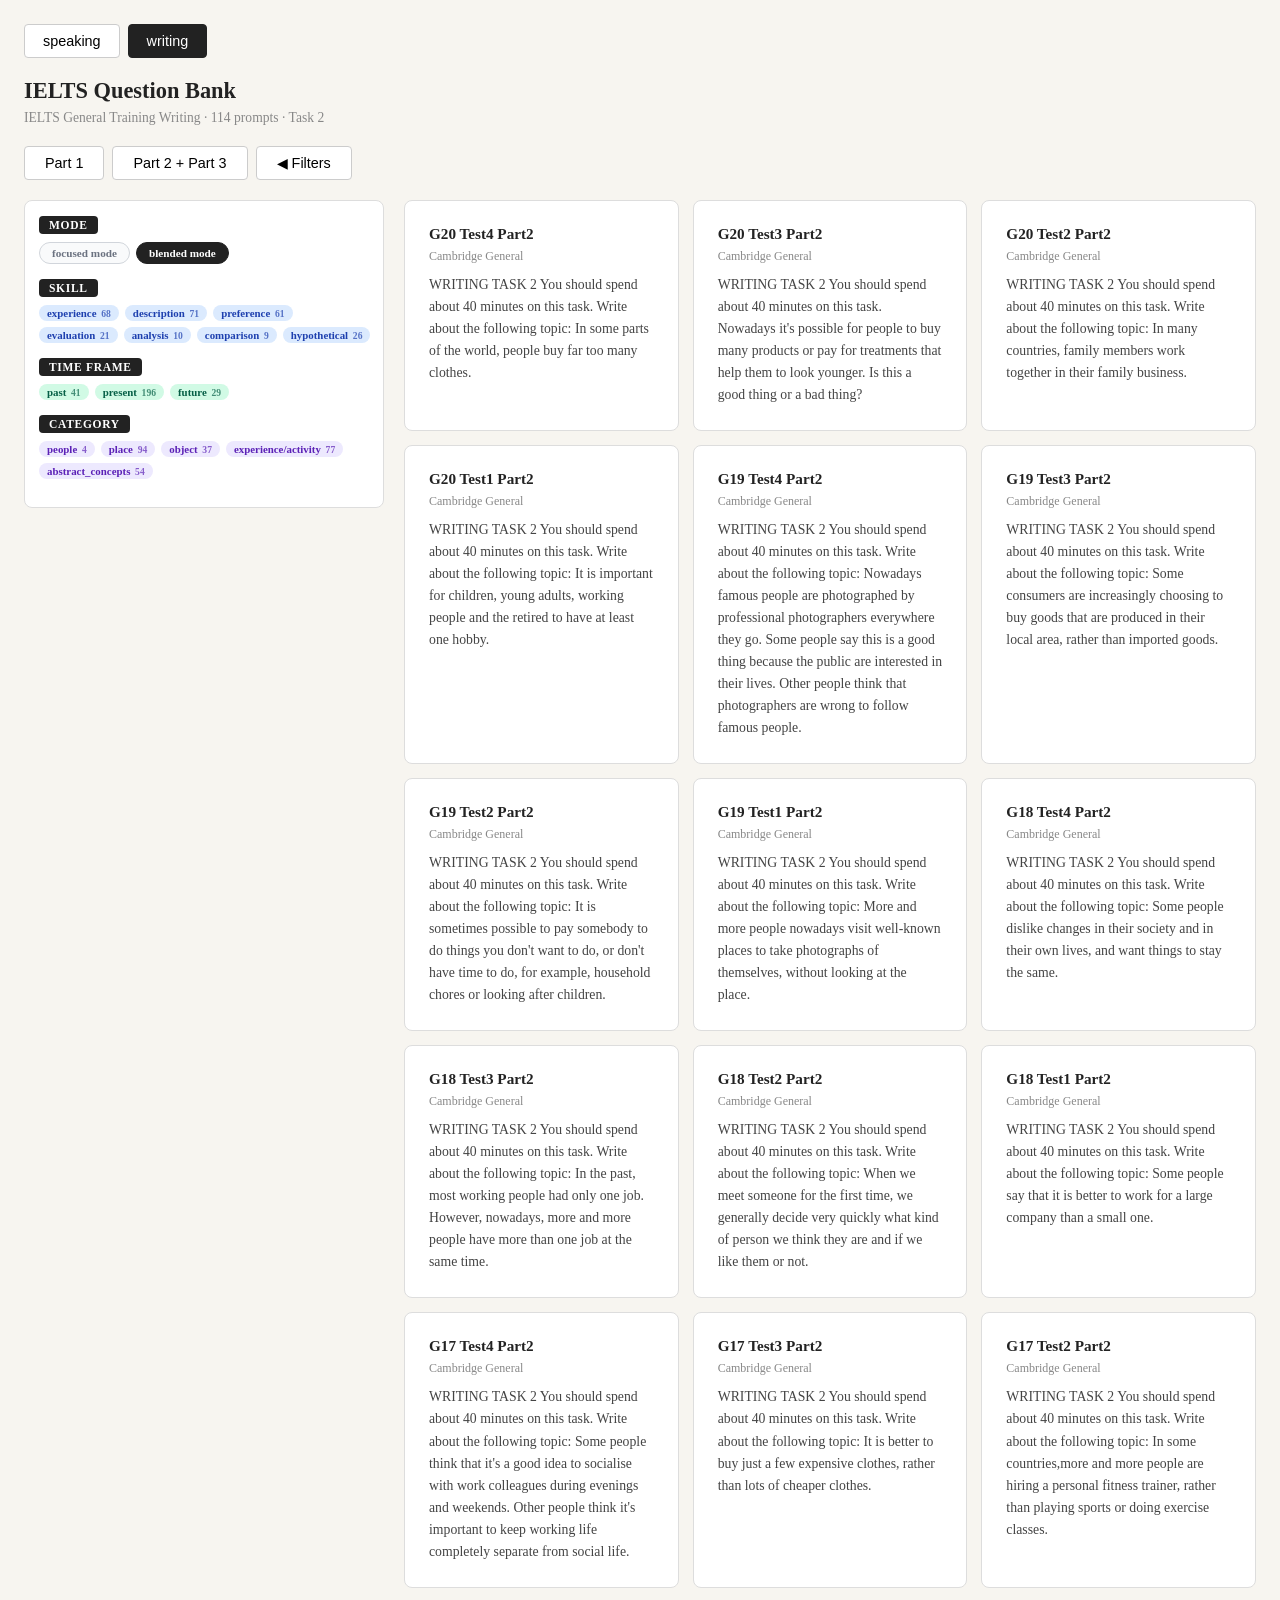
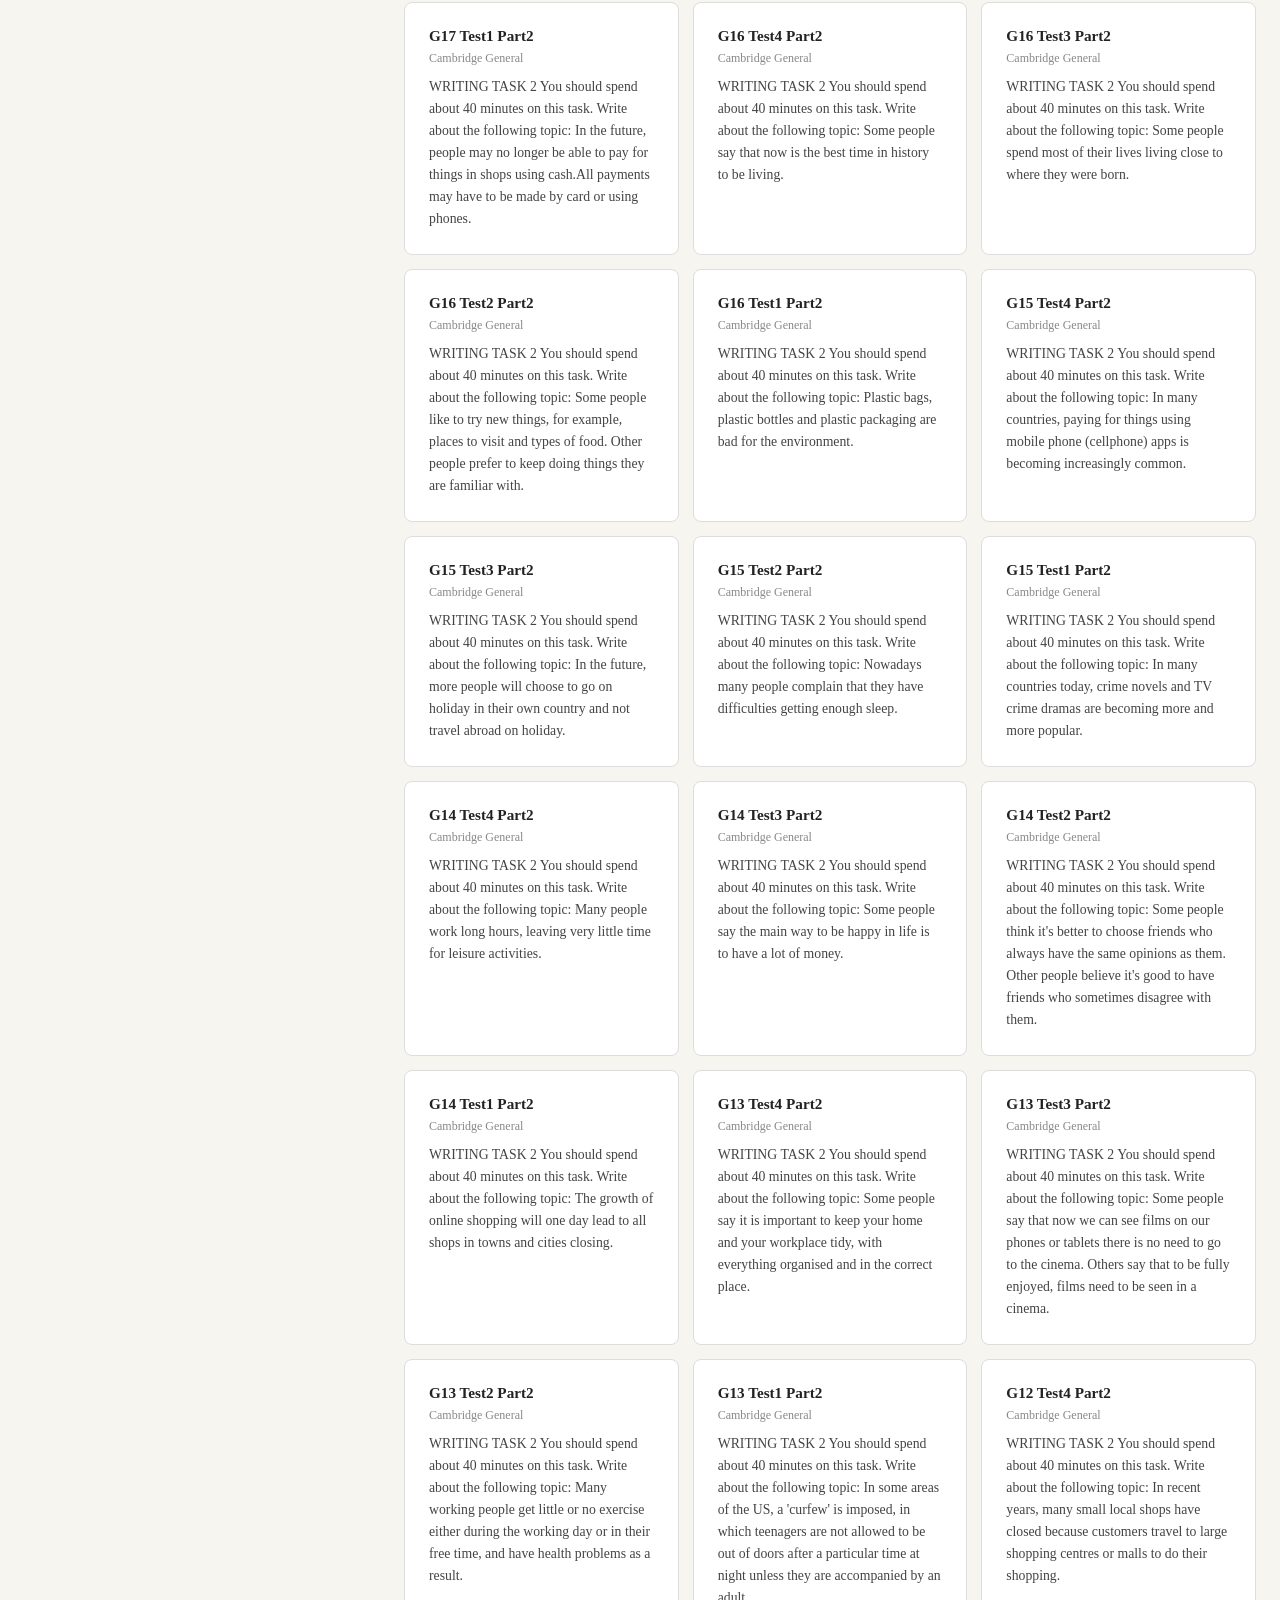
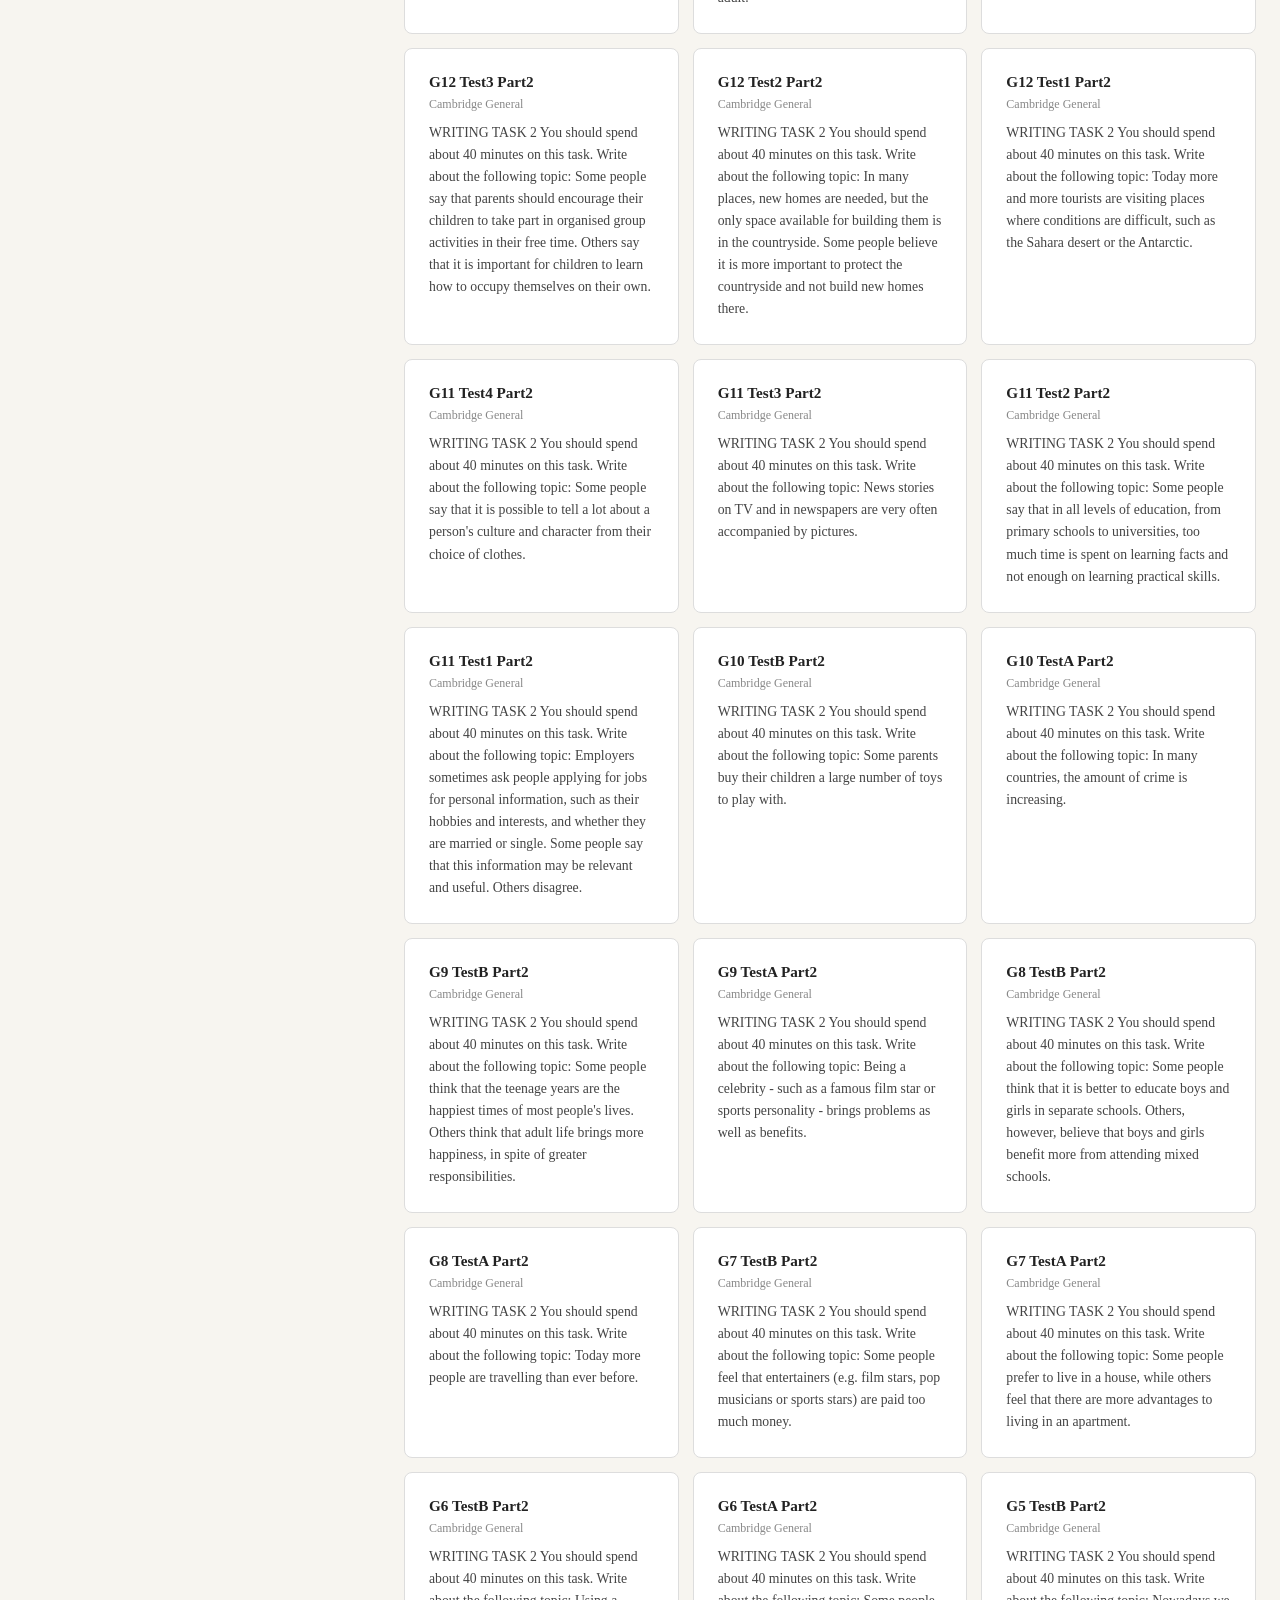
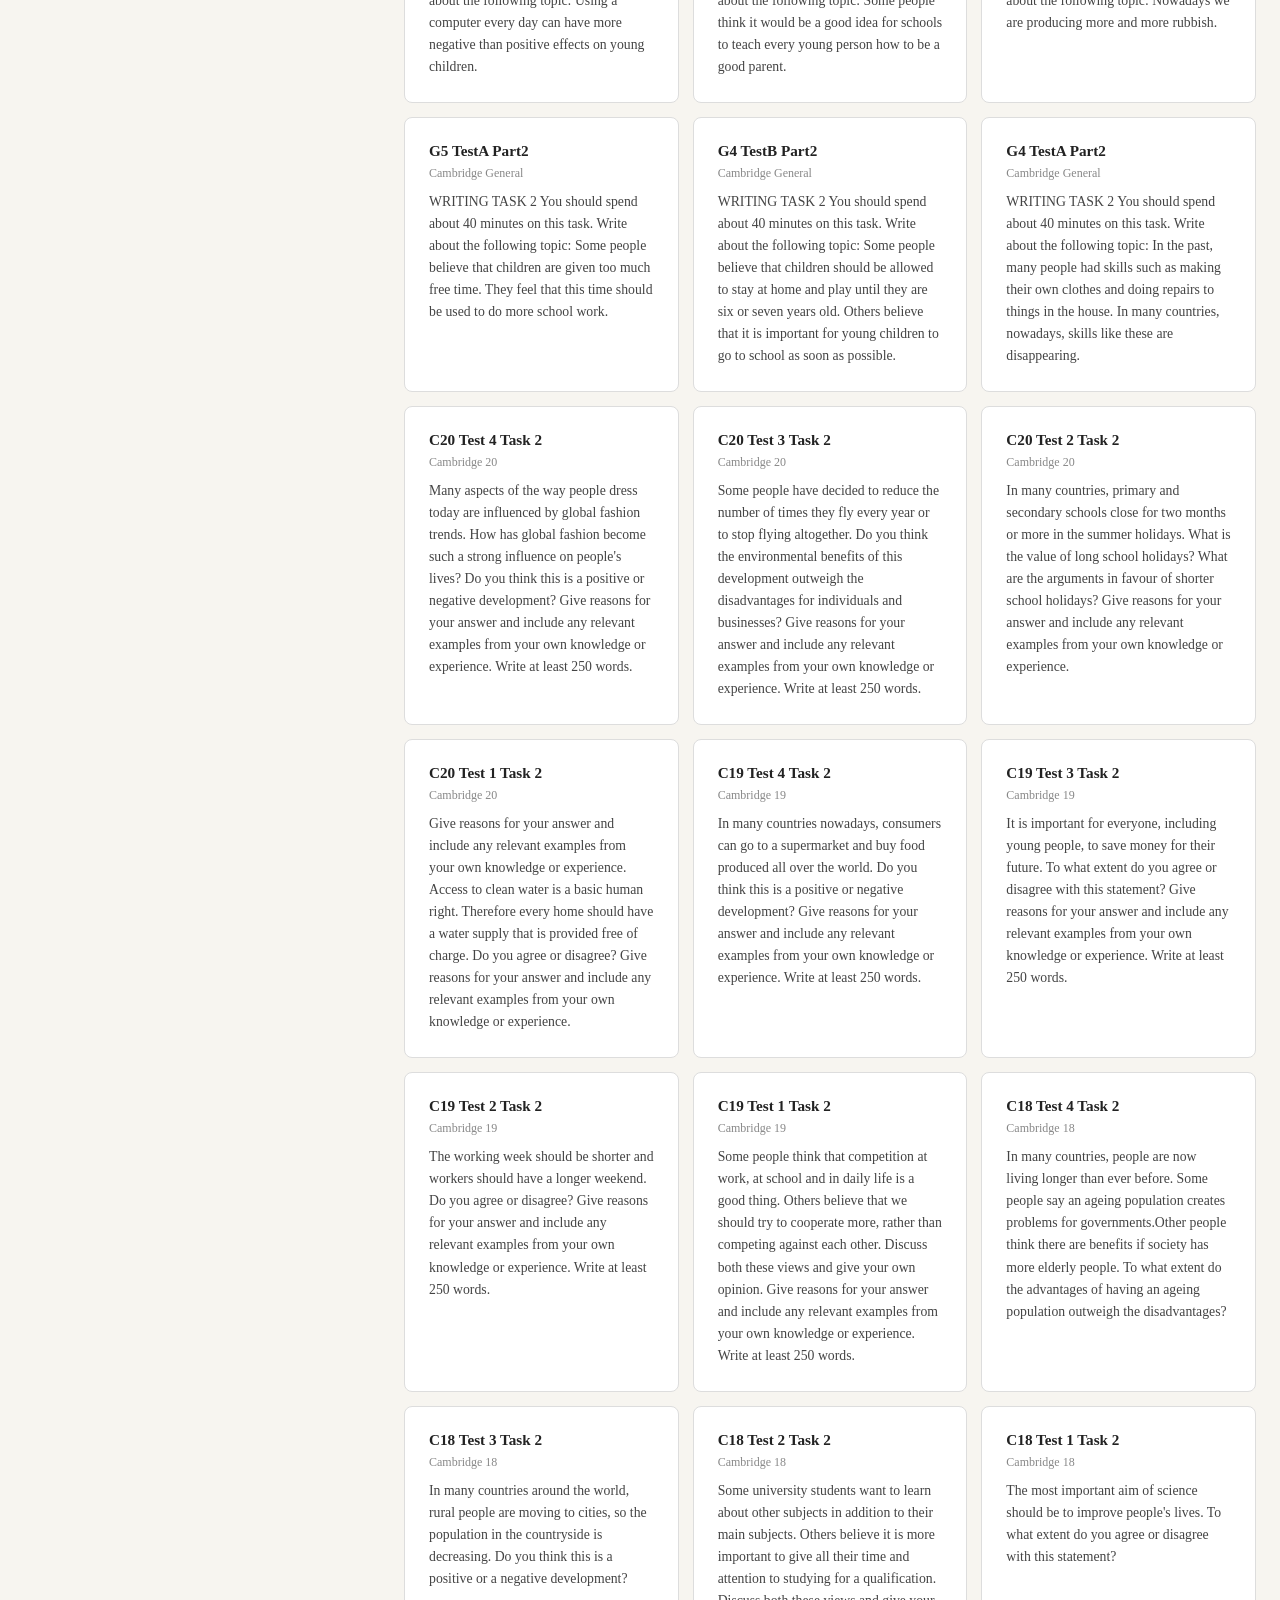
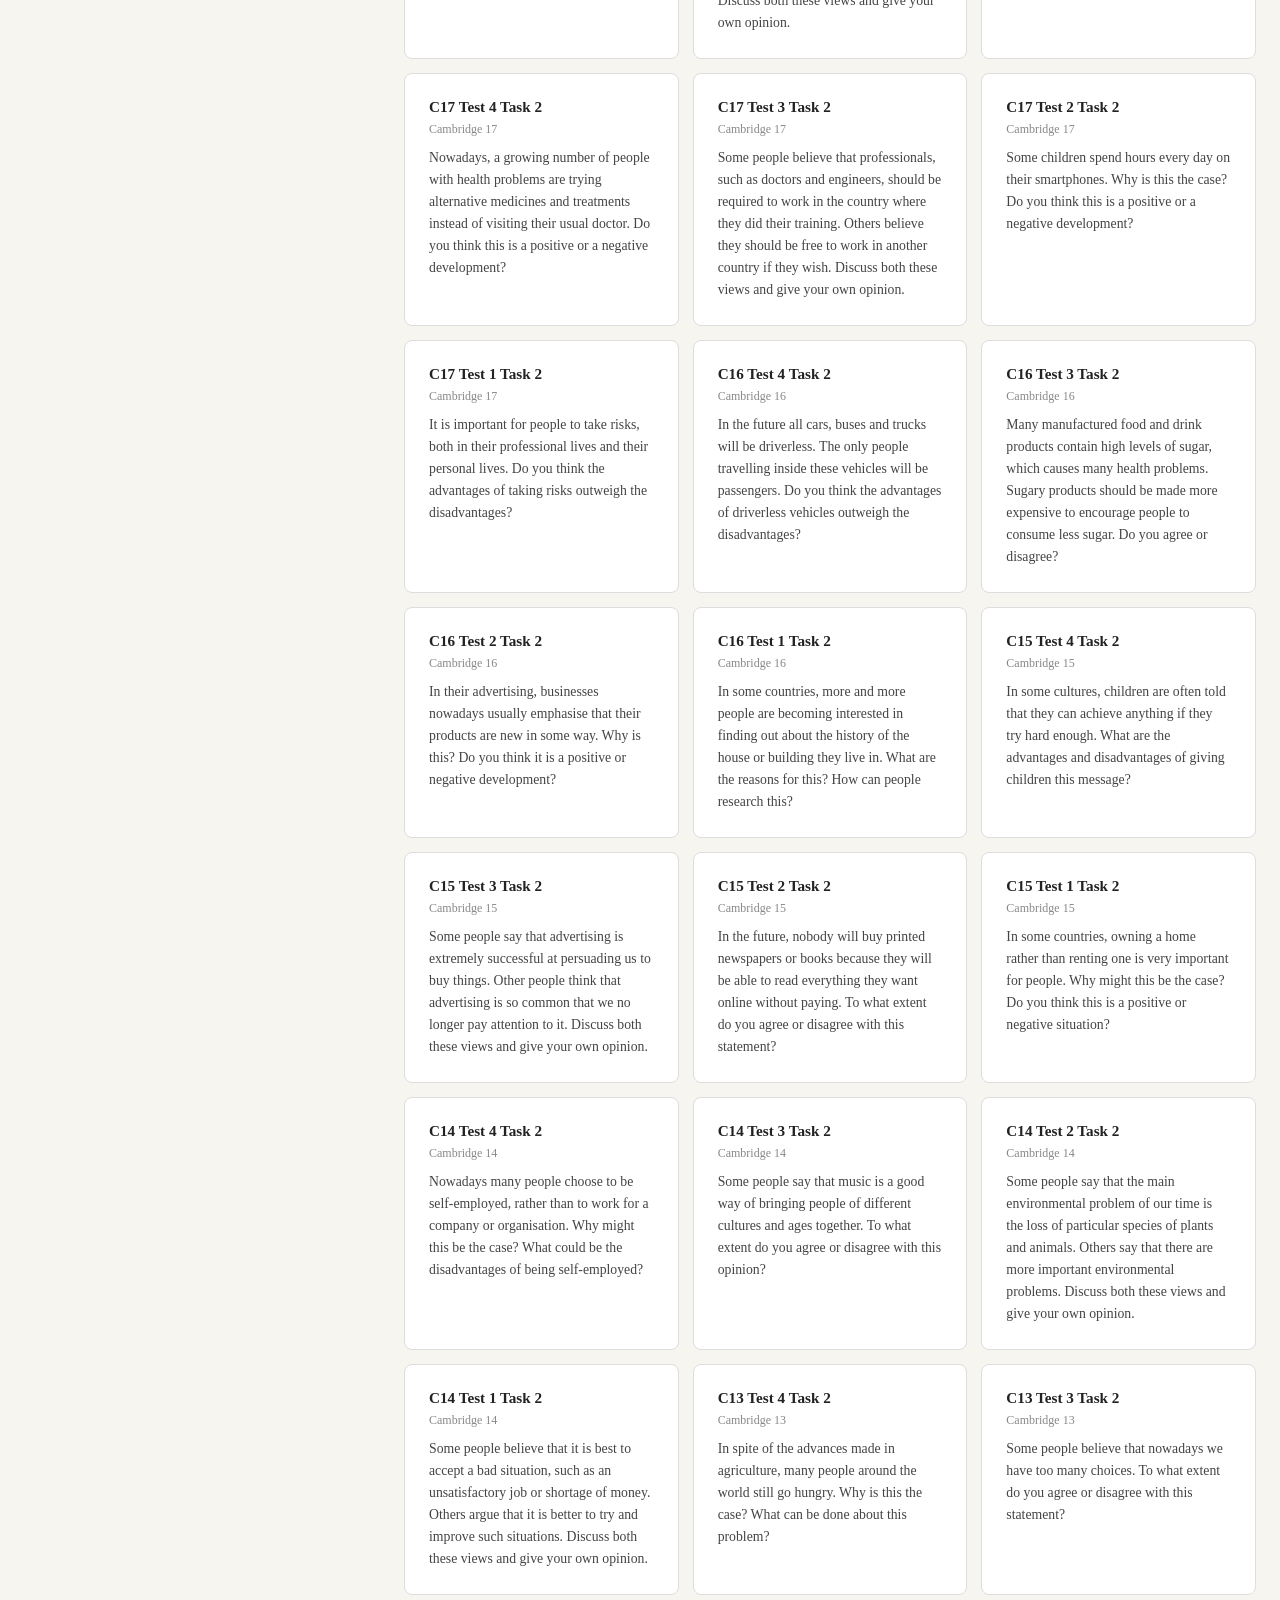
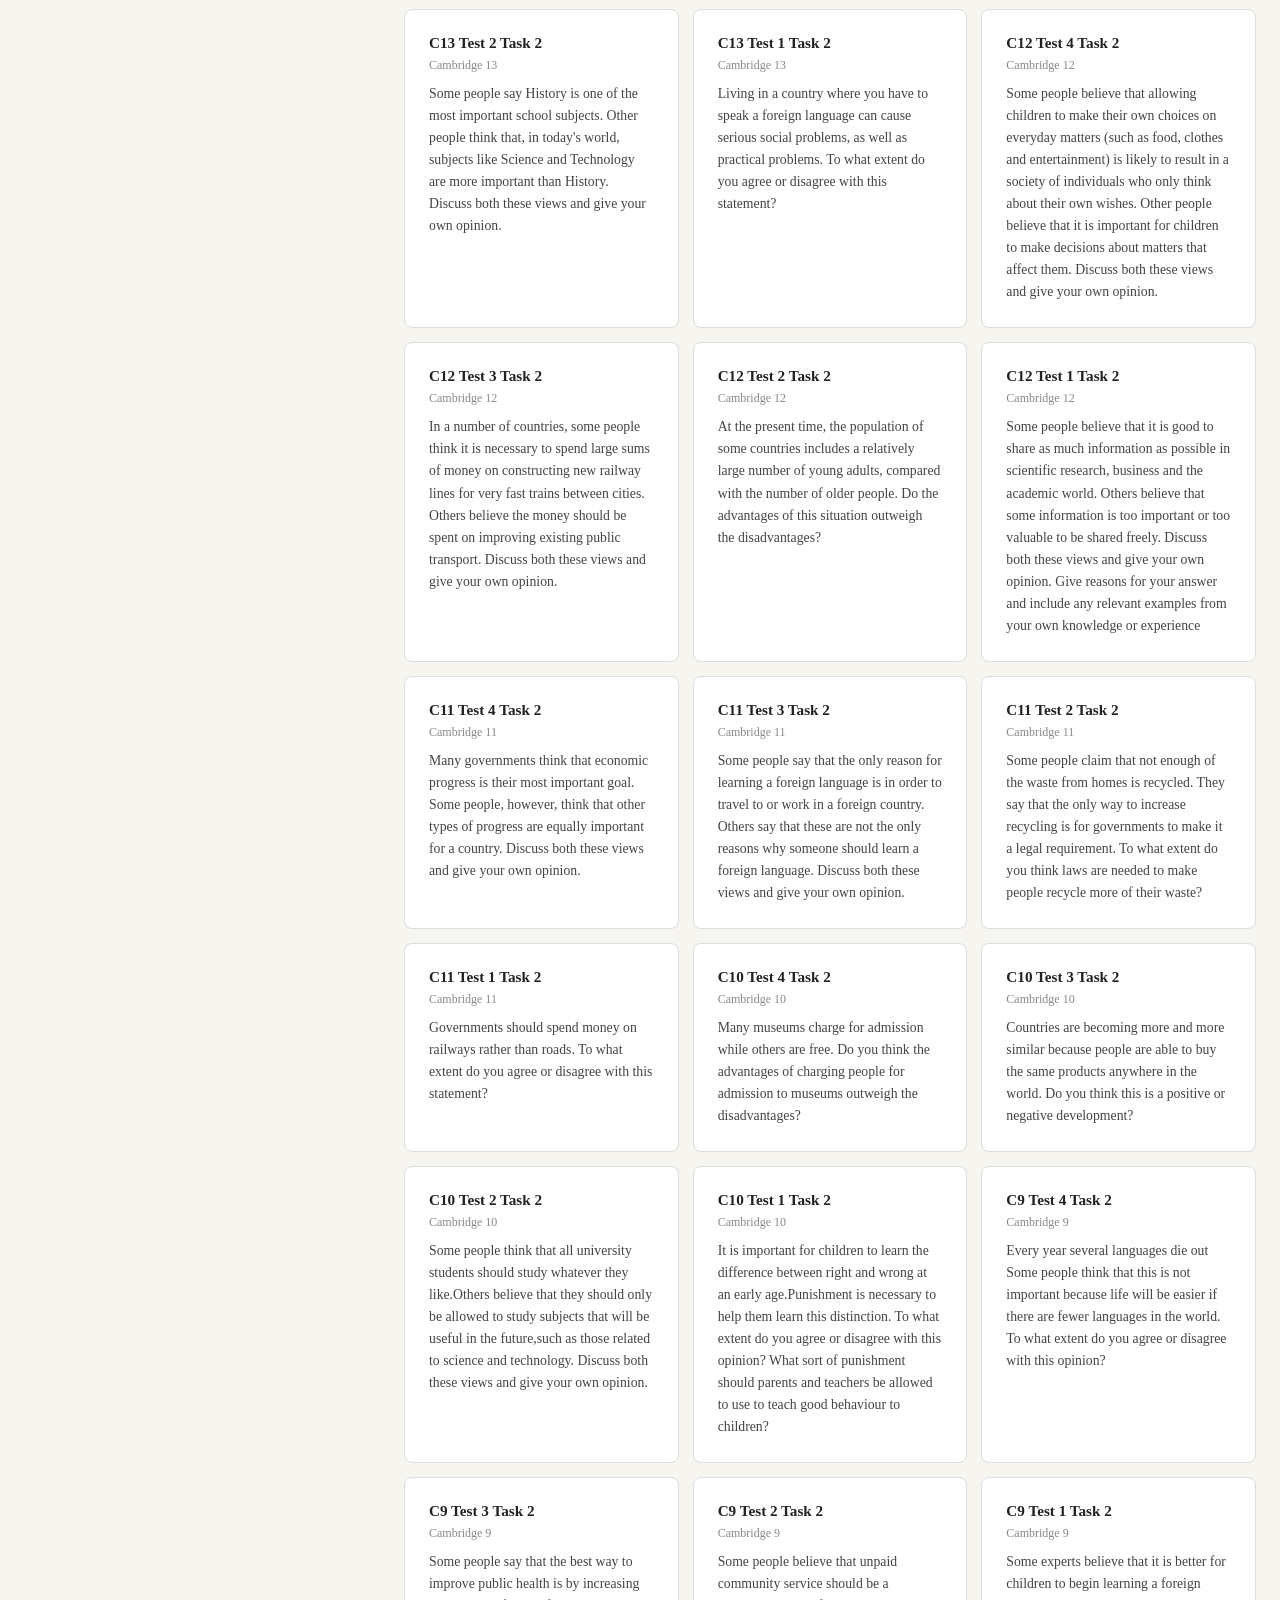
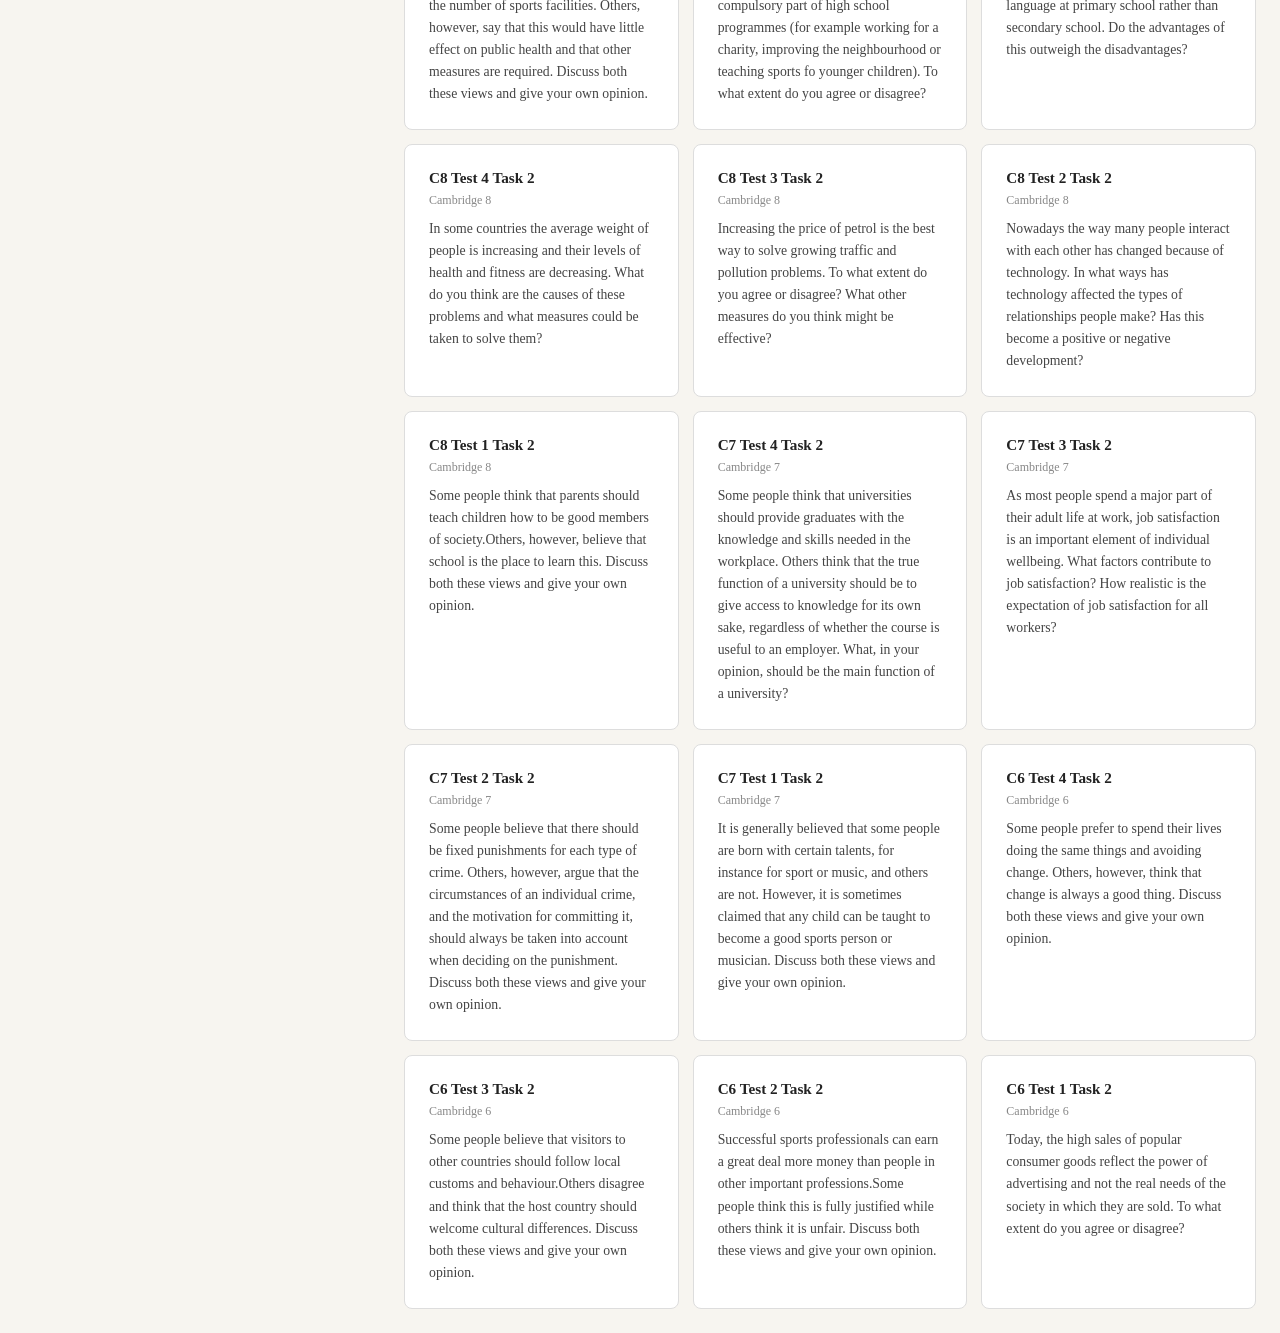
==== commit 575f98bd: "Remove homepage navigation" ====
--- a/index.html
+++ b/index.html
@@ -23,9 +23,8 @@
 <body>
 
 <nav class="site-nav">
-  <button class="site-nav-link active" id="nav-homepage">homepage</button>
   <button class="site-nav-link" id="nav-speaking">speaking</button>
-  <button class="site-nav-link" id="nav-writing">writing</button>
+  <button class="site-nav-link active" id="nav-writing">writing</button>
 </nav>
 
 <header class="page-head">
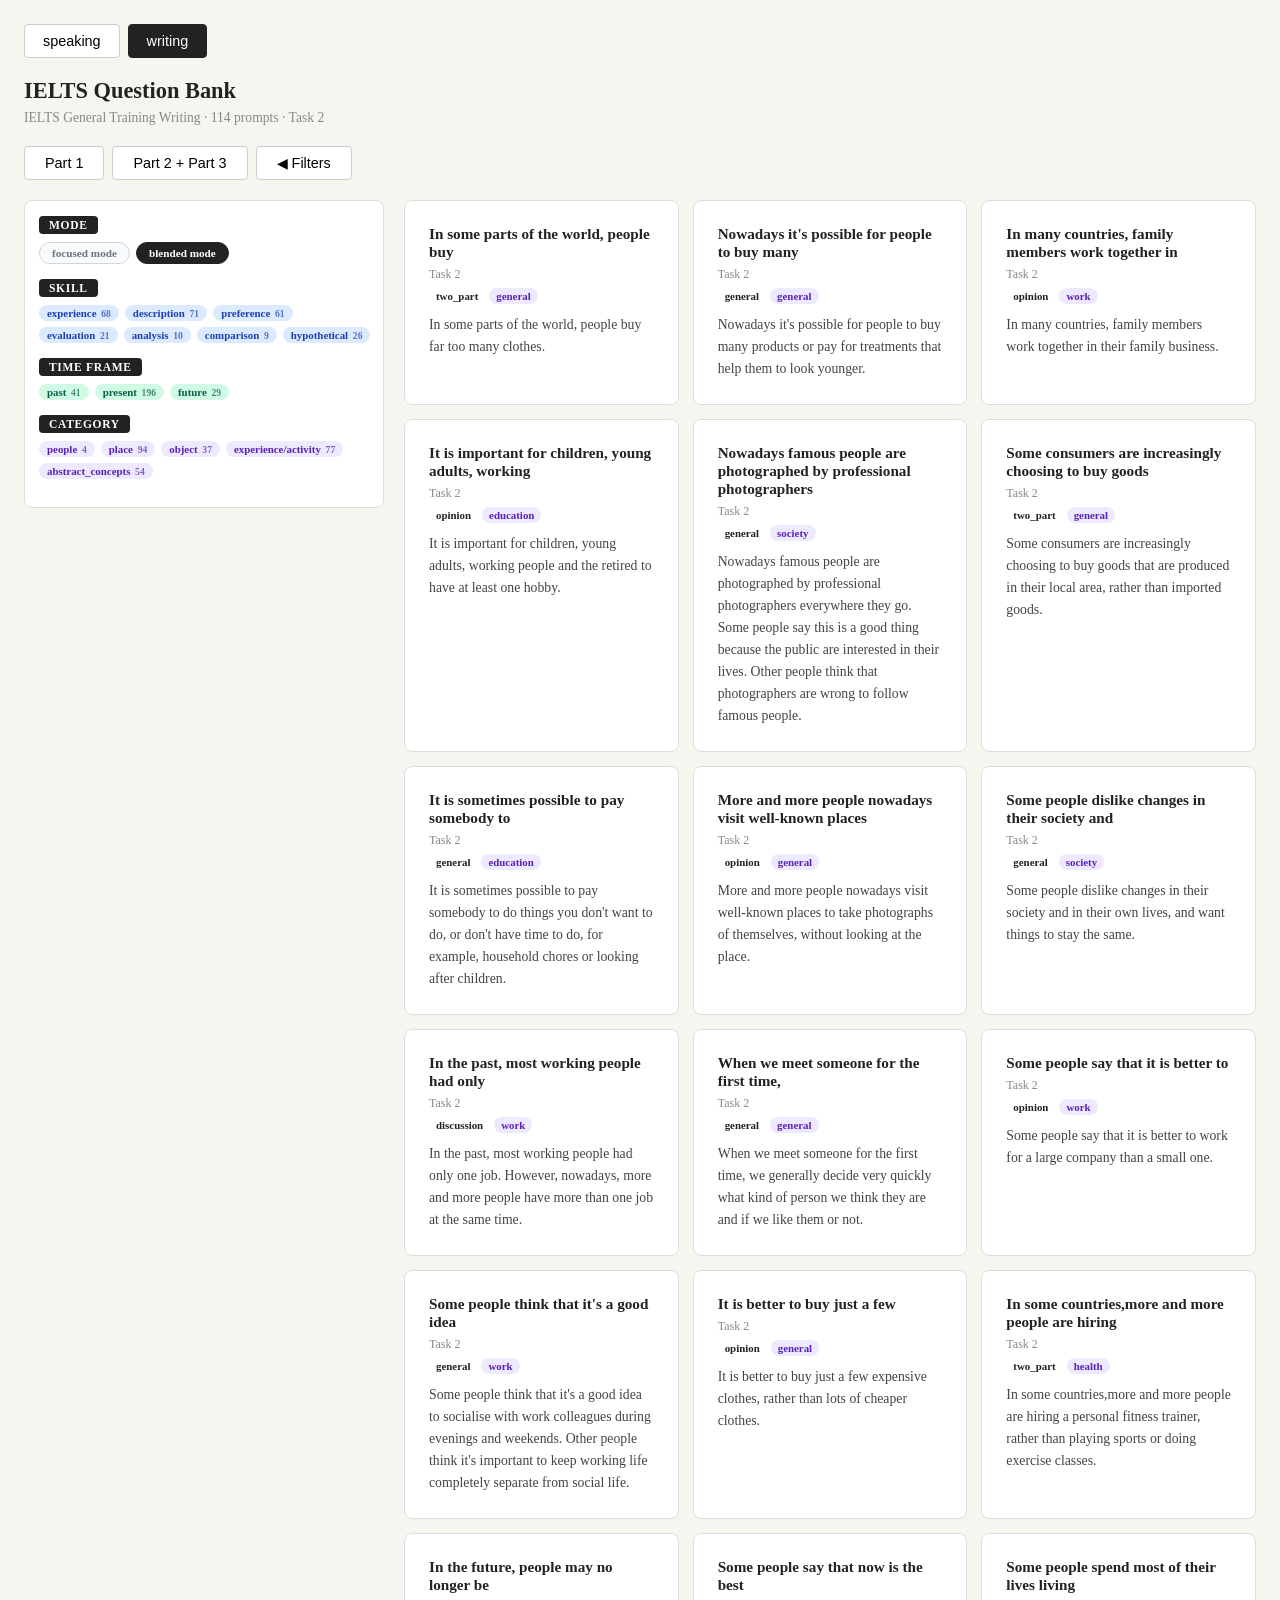
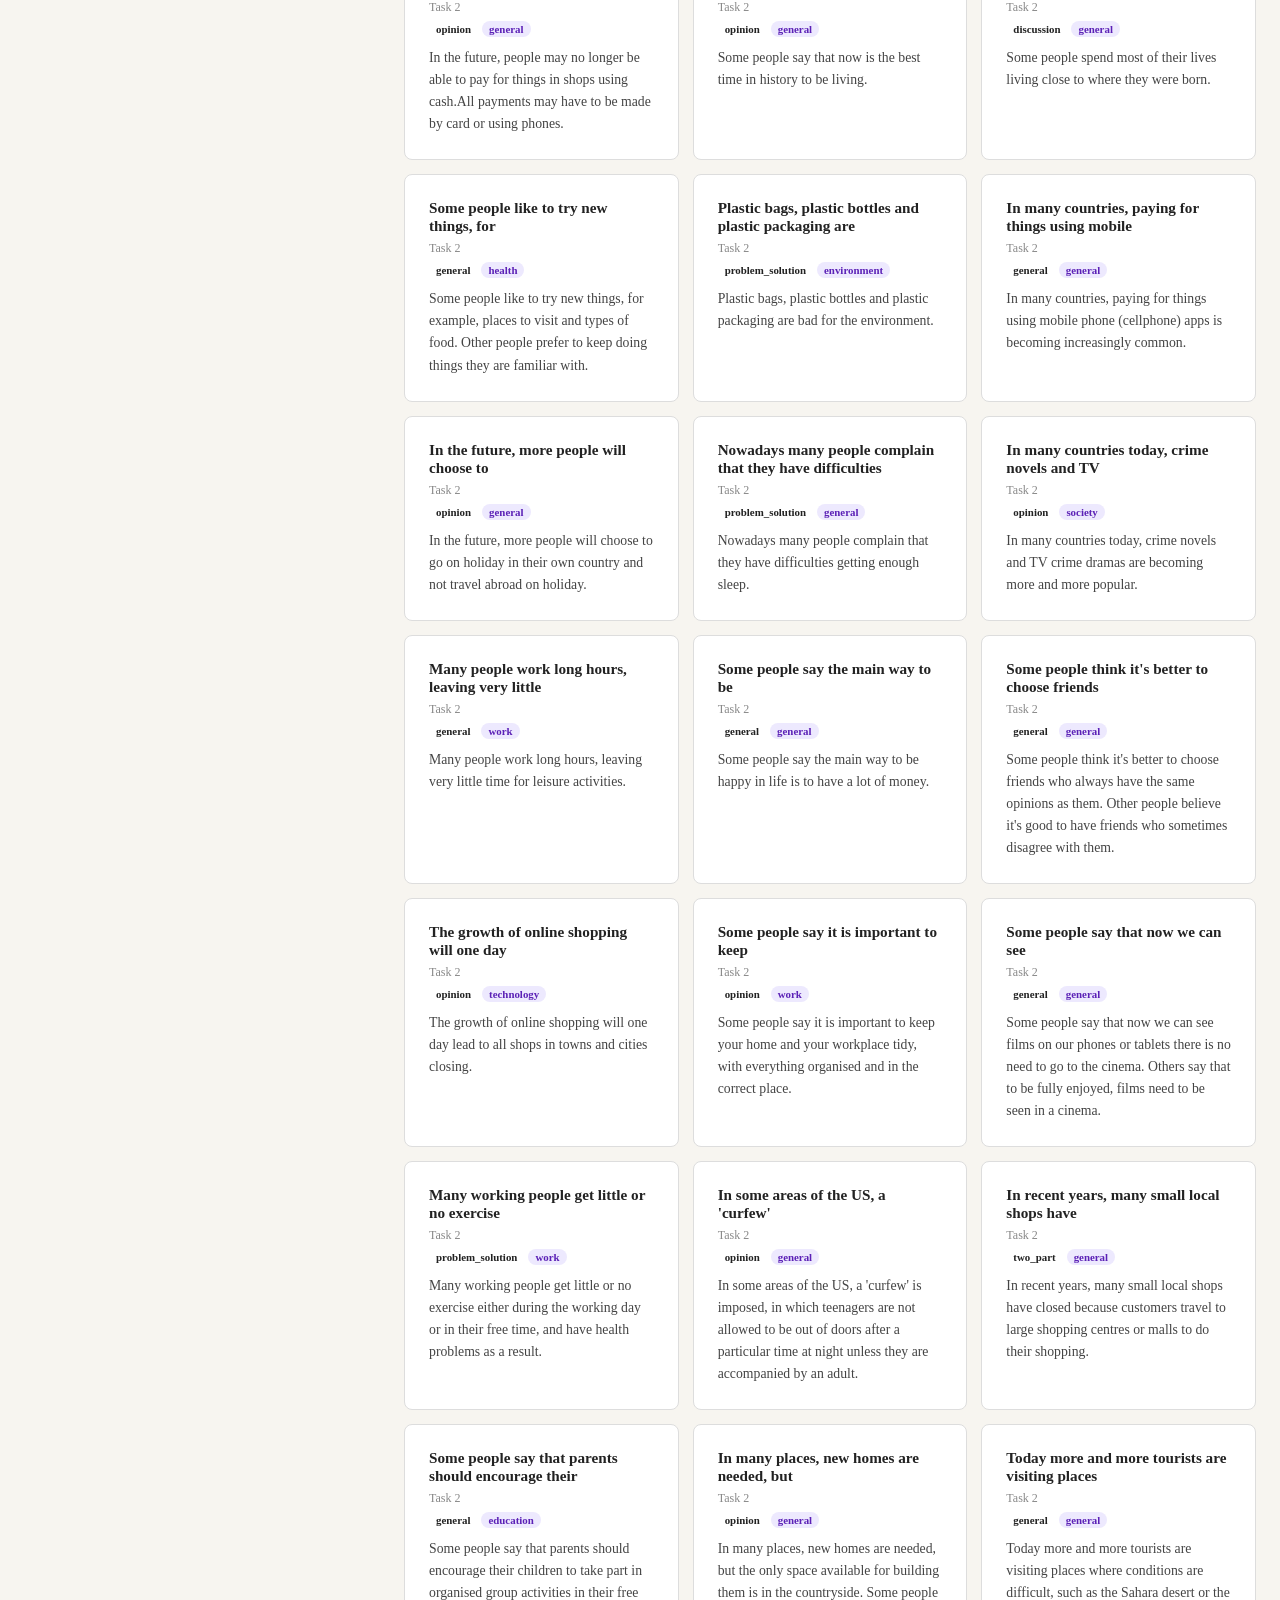
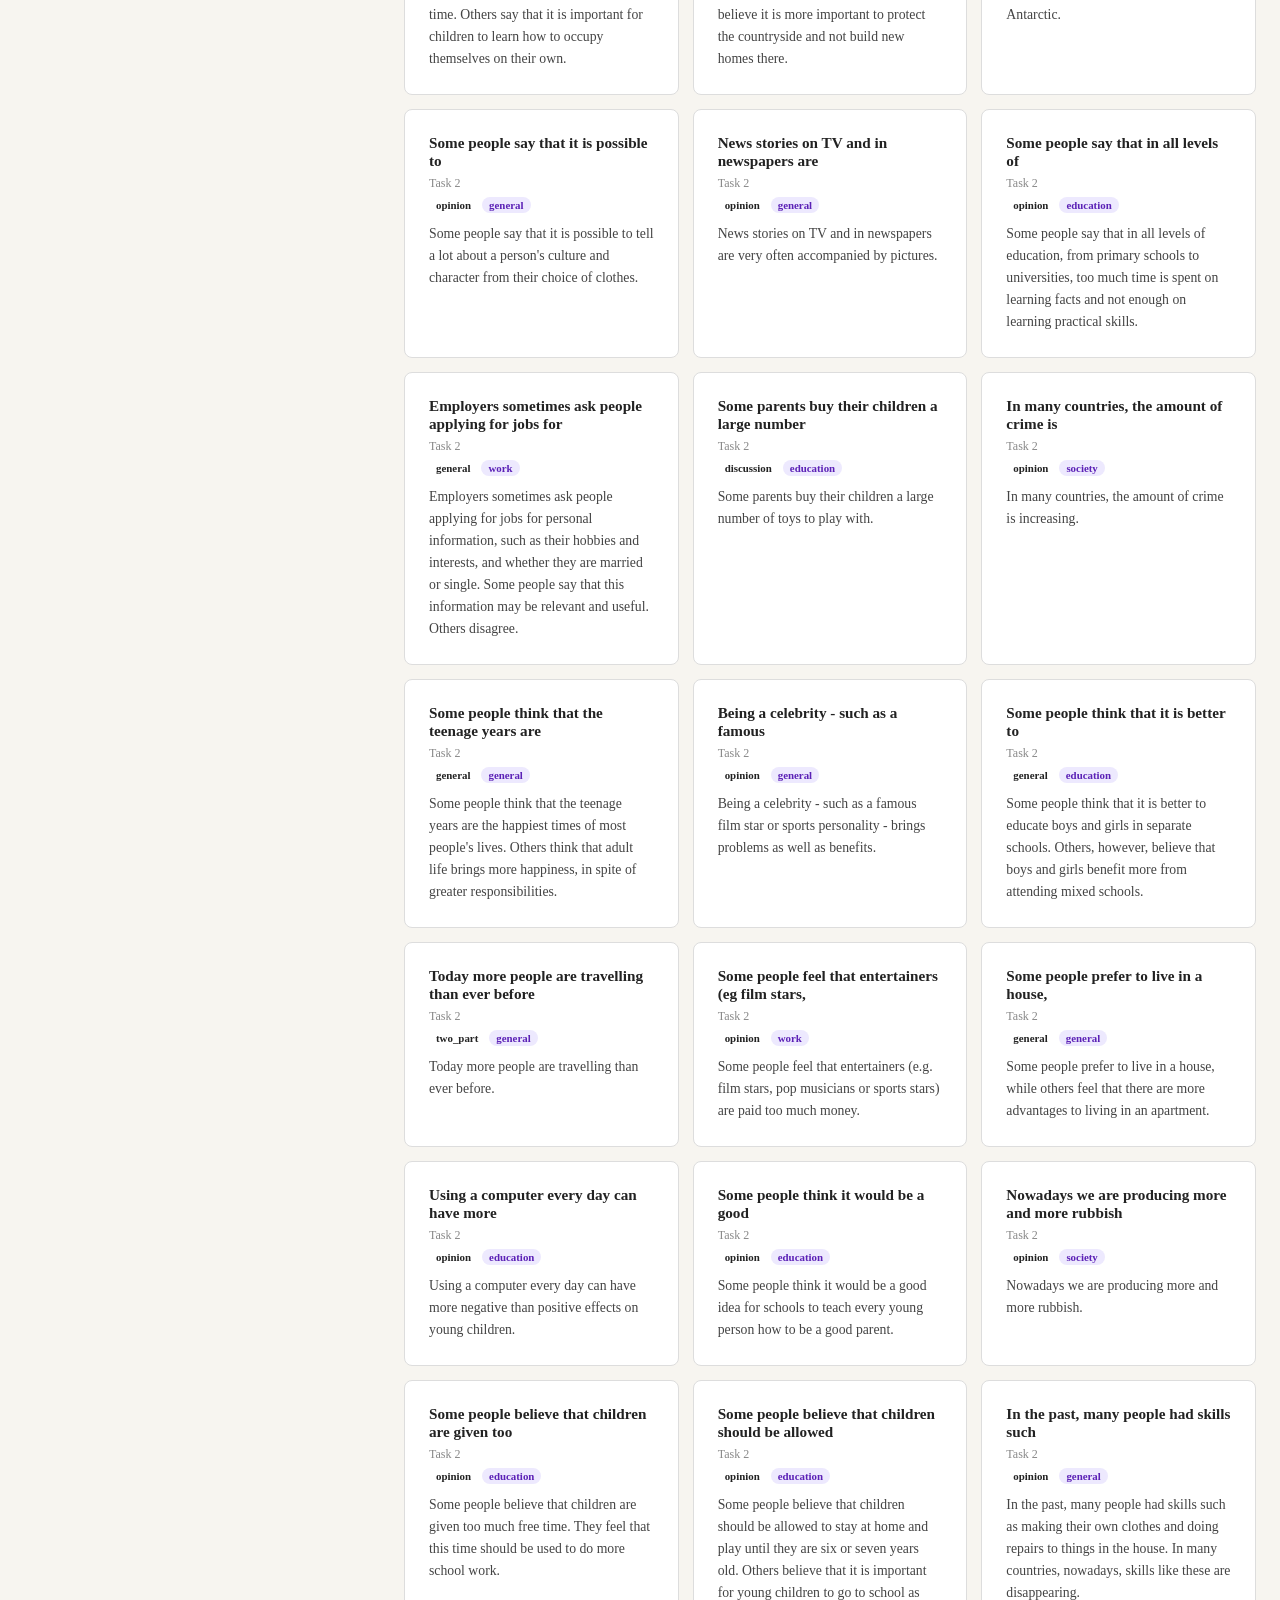
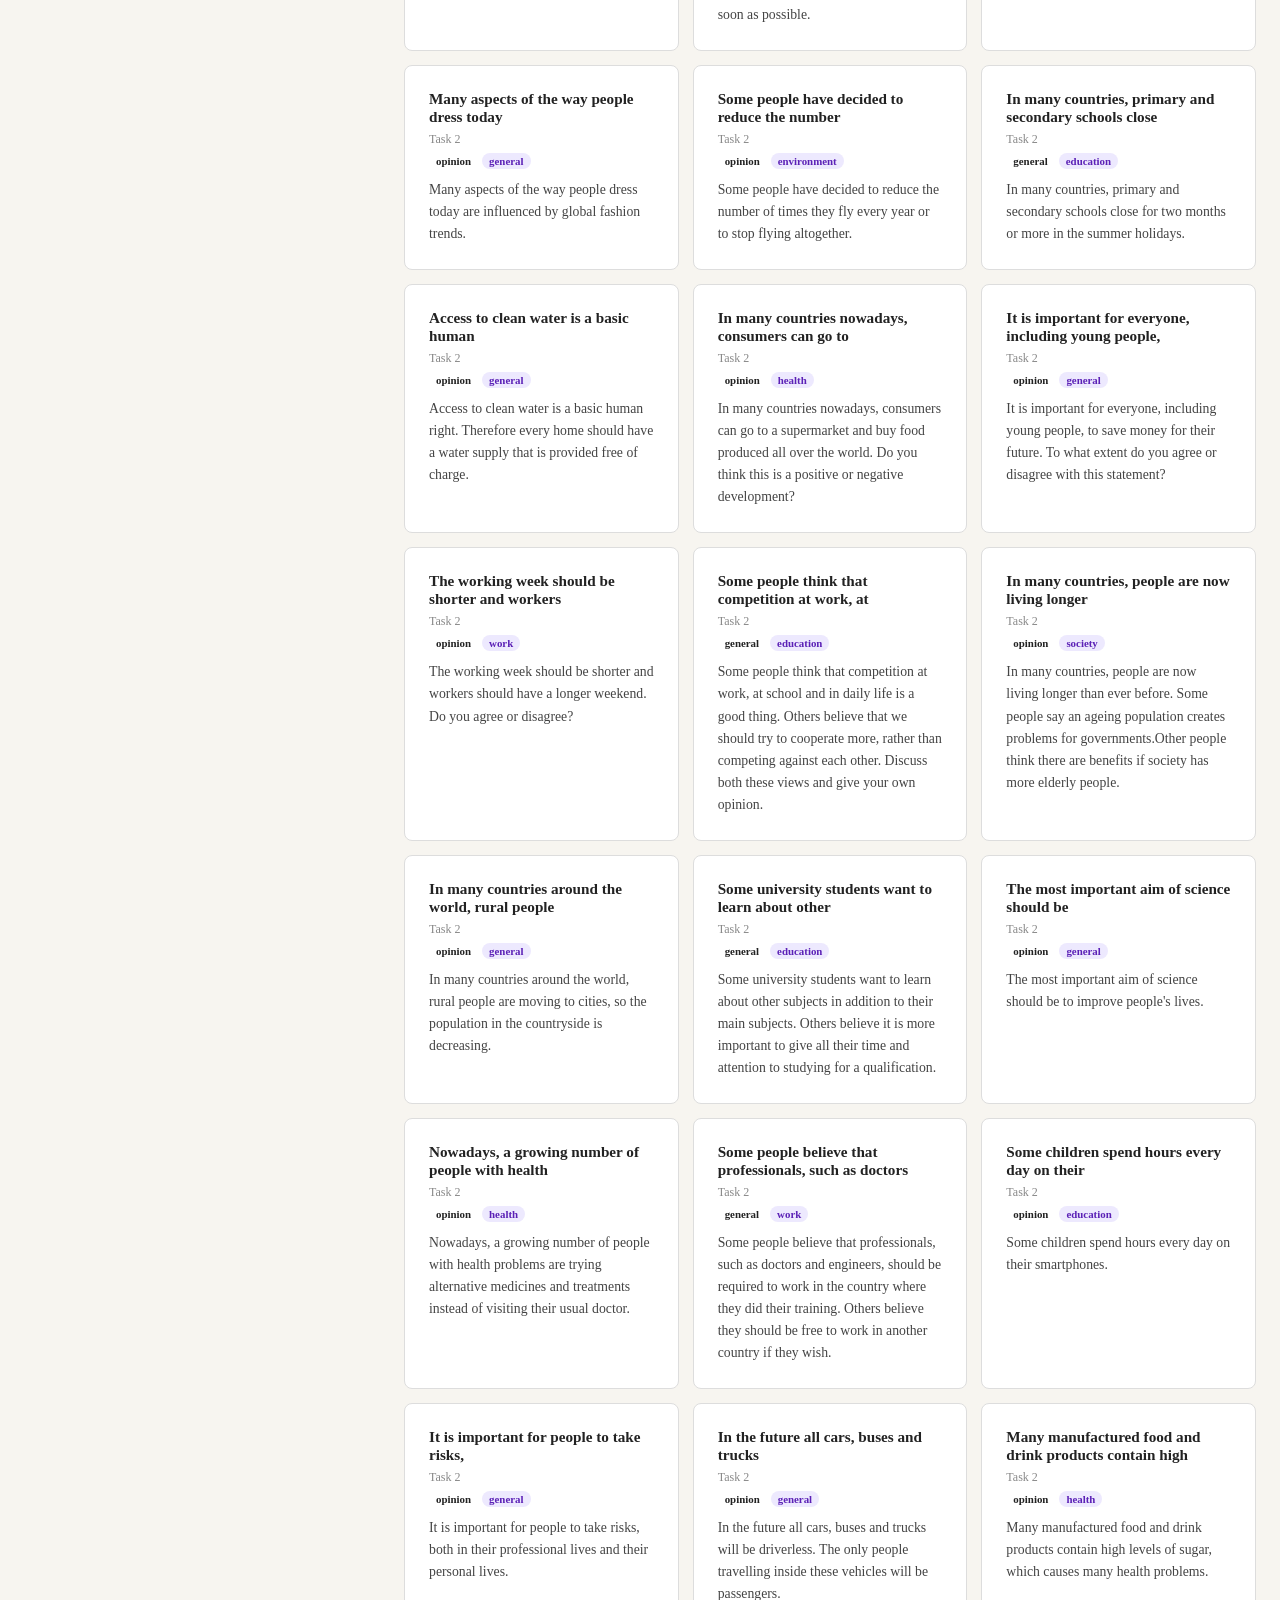
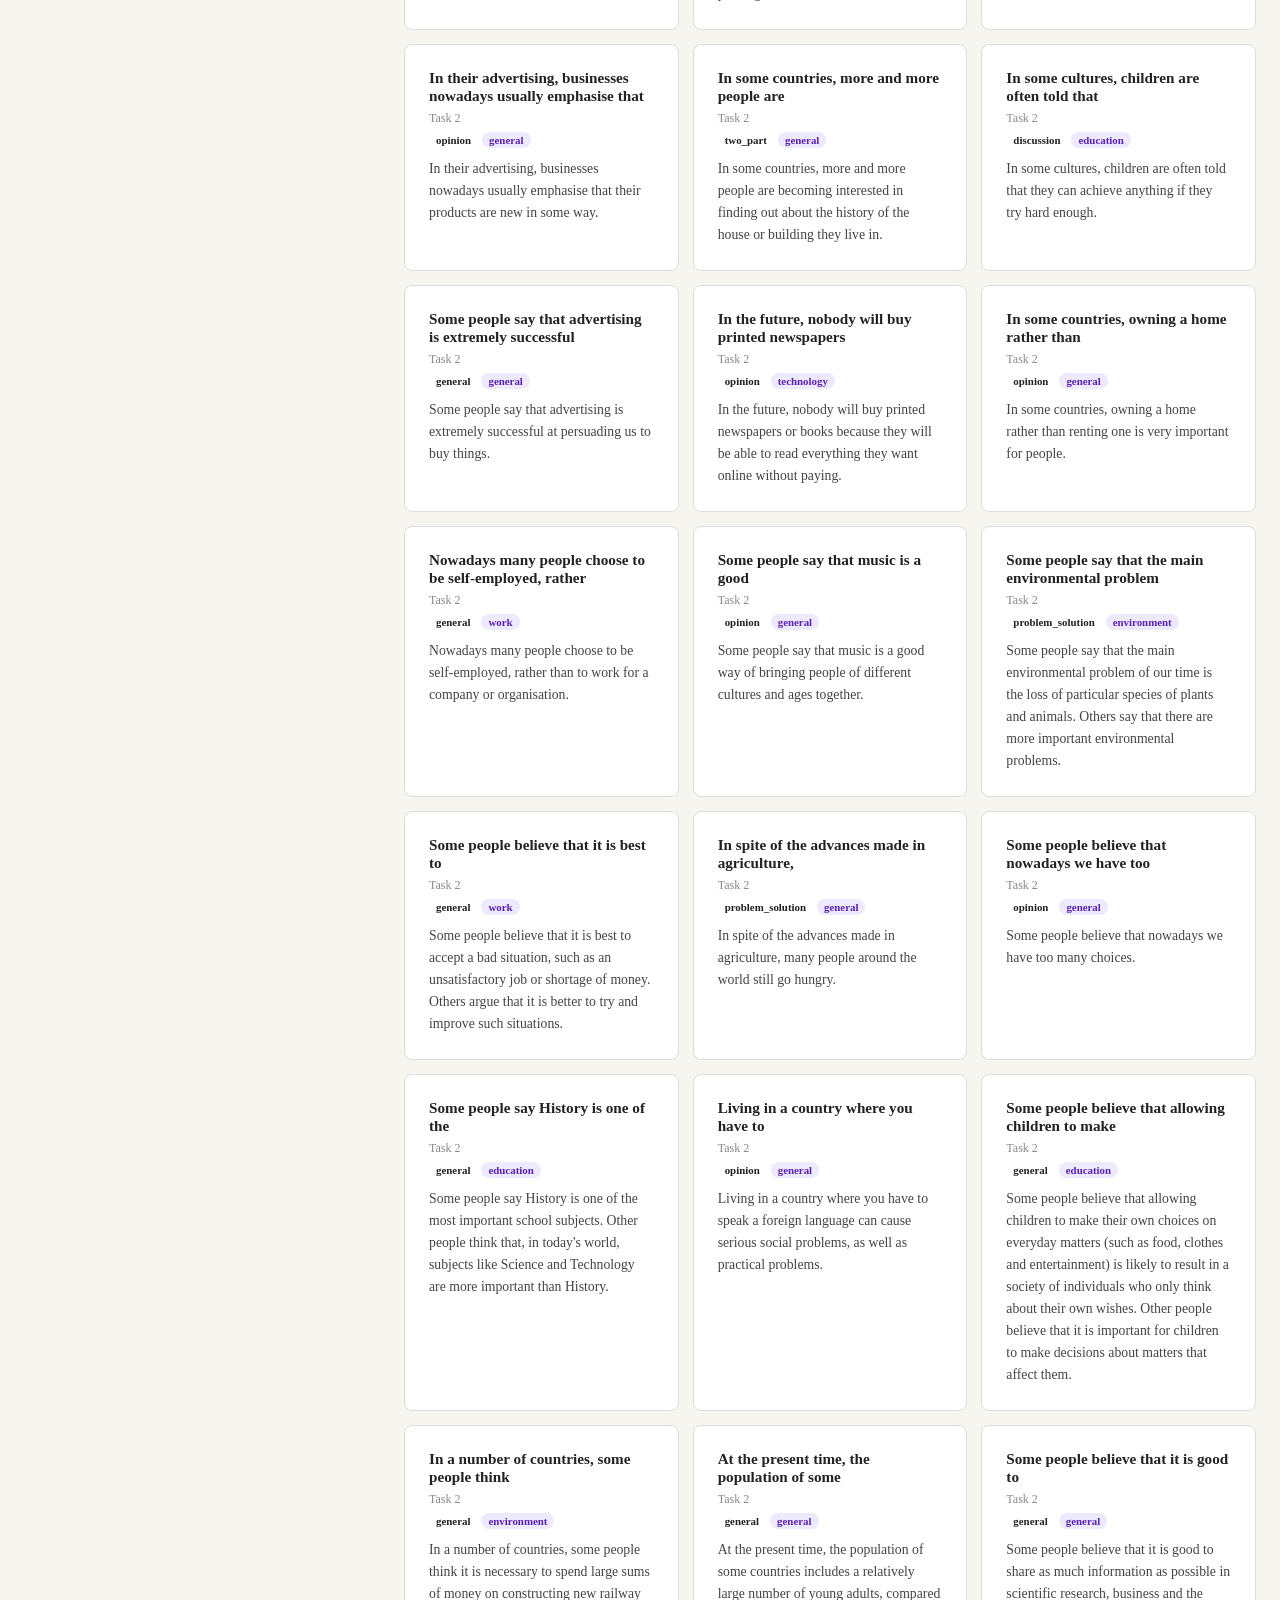
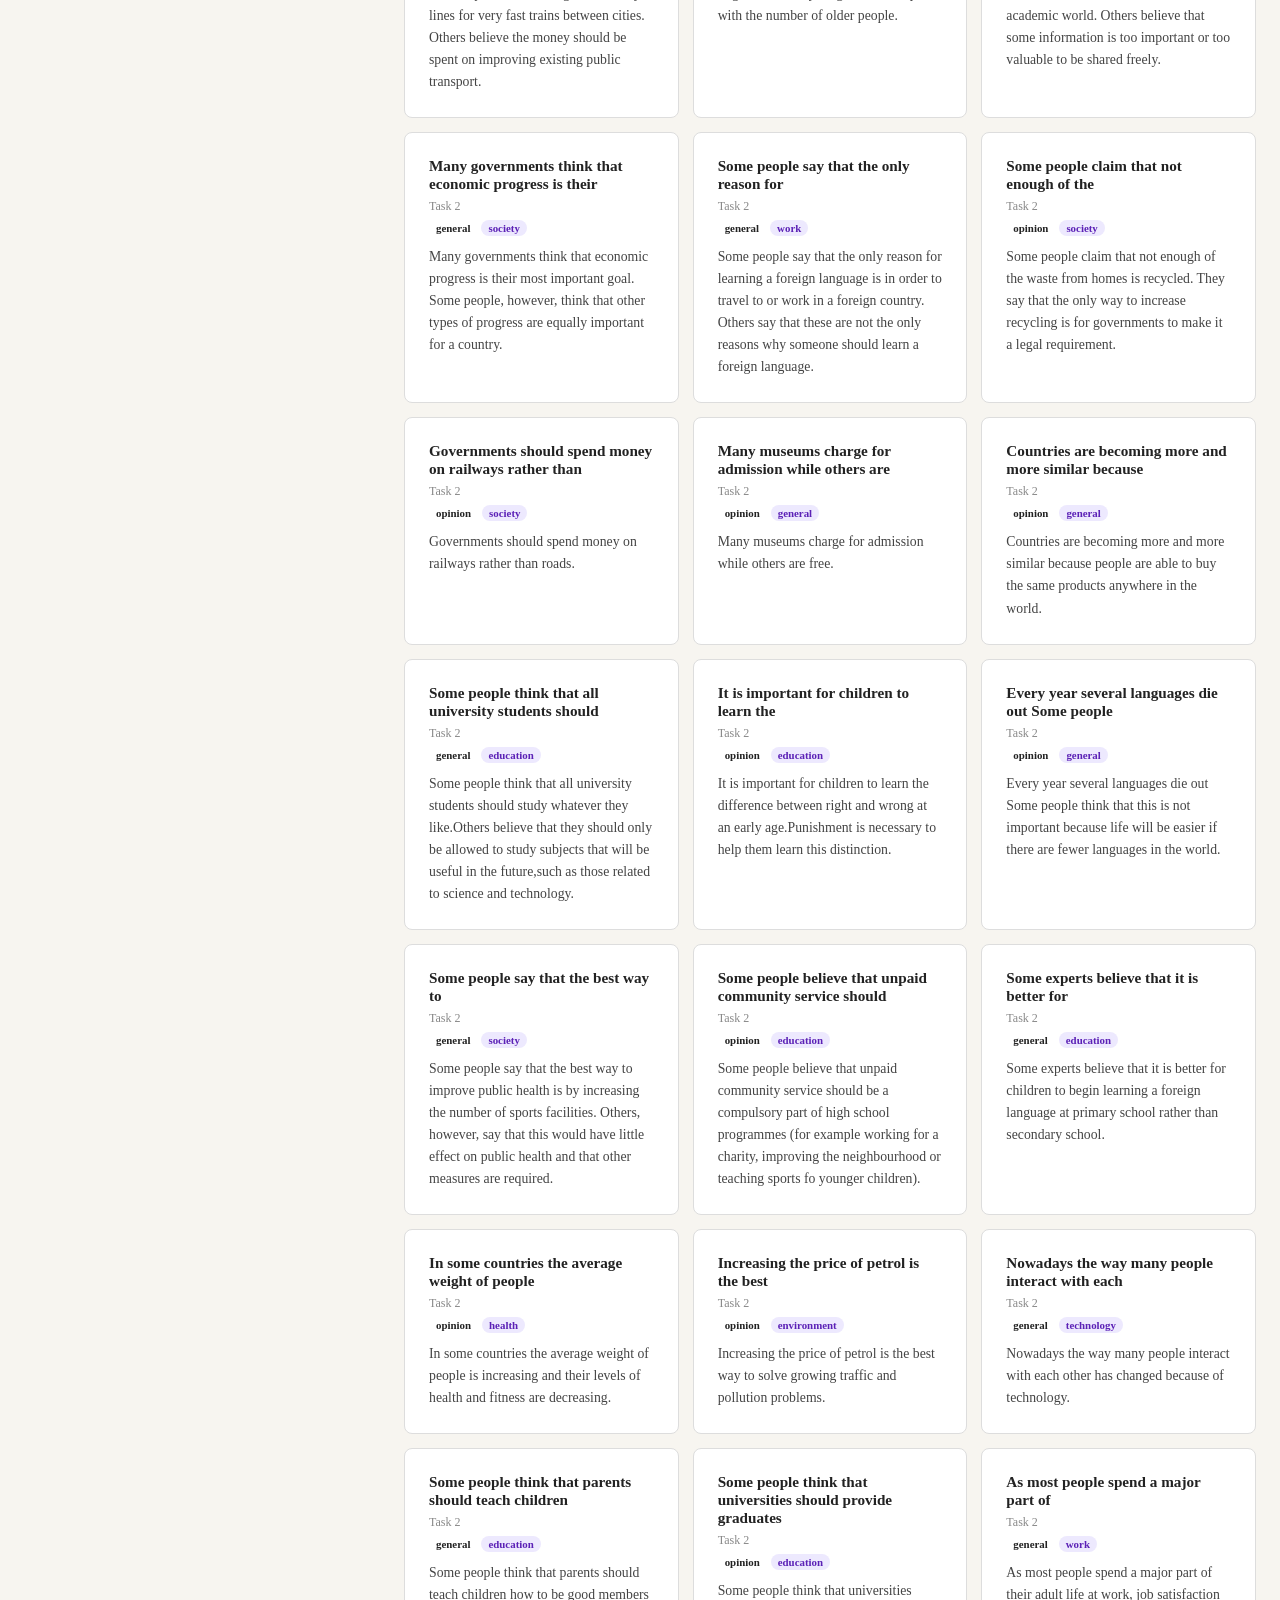
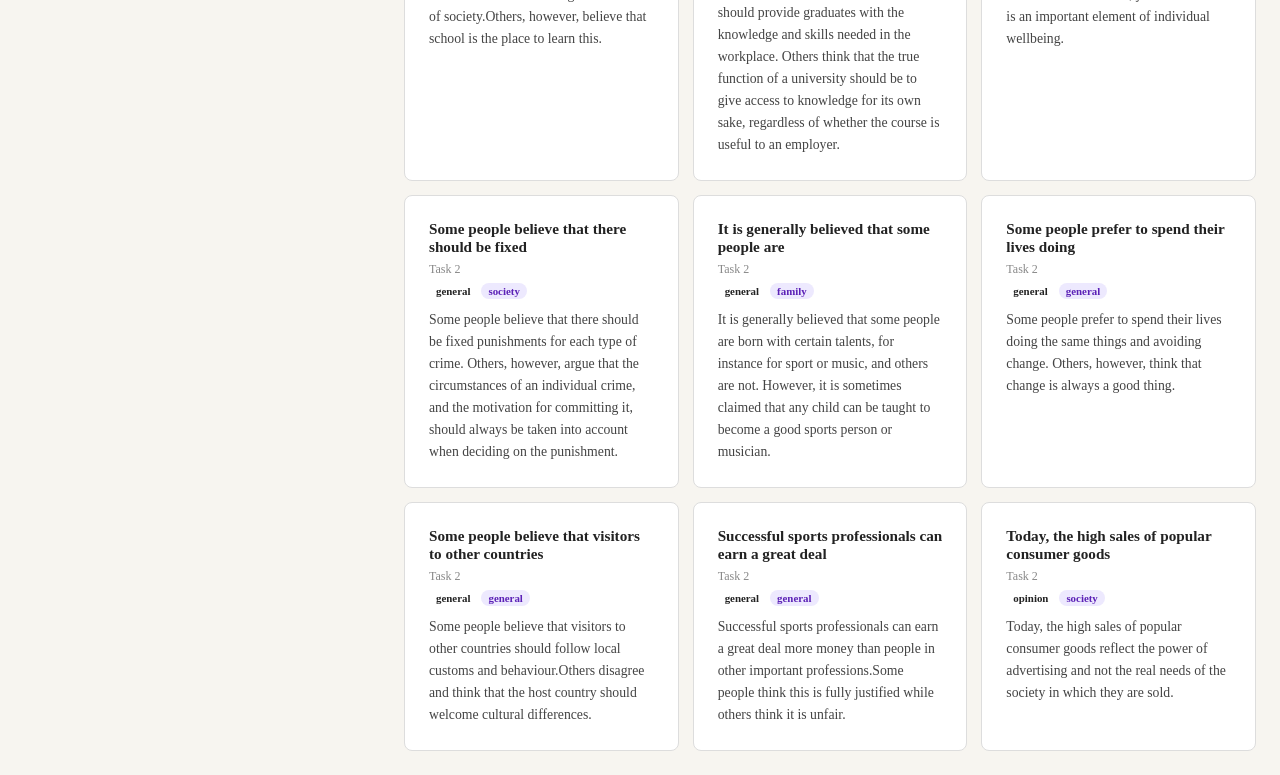
==== commit 55c1bd66: "Refine writing practice page and card display" ====
--- a/index.html
+++ b/index.html
@@ -45,6 +45,8 @@
   <div class="grid" id="grid"></div>
 </div>
 
+<main id="practice-root" hidden></main>
+
 <div class="overlay" id="overlay">
   <div class="modal" id="modal">
     <button class="close-btn" id="close-btn">✕</button>
--- a/css/base.css
+++ b/css/base.css
@@ -5,6 +5,9 @@
   background: #f7f5f0;
   color: #222;
   padding: 24px;
+}
+body.practice-active {
+  padding: 0;
 }
 .site-nav {
   display: flex;
--- a/css/layout.css
+++ b/css/layout.css
@@ -41,6 +41,9 @@
   grid-template-columns: repeat(auto-fill, minmax(220px, 1fr));
   gap: 14px;
 }
+#practice-root {
+  min-height: 100vh;
+}
 
 /* ---------- Overlay & Modal ---------- */
 .overlay {
--- a/css/components/modal.css
+++ b/css/components/modal.css
@@ -87,6 +87,18 @@
 .secondary-btn:hover {
   border-color: #999;
 }
+.writing-page {
+  min-height: 100vh;
+  padding: 24px;
+  display: grid;
+  gap: 18px;
+}
+.writing-page-head {
+  display: flex;
+  justify-content: space-between;
+  align-items: flex-start;
+  gap: 16px;
+}
 .writing-workspace {
   display: grid;
   gap: 18px;
@@ -97,18 +109,19 @@
   gap: 16px;
   align-items: start;
 }
+.writing-shell-wide {
+  grid-template-columns: 88px minmax(0, 1fr);
+}
 .writing-main-view {
   display: grid;
   gap: 16px;
 }
-.writing-header,
 .writing-pane-head,
 .writing-layout,
 .writing-save-status {
   display: flex;
   gap: 12px;
 }
-.writing-header,
 .writing-pane-head {
   justify-content: space-between;
   align-items: flex-start;
@@ -120,6 +133,11 @@
 }
 .writing-layout {
   align-items: stretch;
+}
+.writing-layout-resizable {
+  display: flex;
+  gap: 0;
+  min-height: 62vh;
 }
 .writing-record-grid {
   display: grid;
@@ -182,7 +200,6 @@
   background: #f0f7ff;
 }
 .writing-pane {
-  flex: 1;
   min-width: 0;
   border: 1px solid #eee;
   border-radius: 8px;
@@ -190,10 +207,28 @@
   background: #fff;
 }
 .writing-pane-left {
-  max-width: 48%;
+  flex: 0 0 auto;
+  max-width: none;
 }
 .writing-pane-right {
-  max-width: 52%;
+  flex: 1 1 auto;
+  max-width: none;
+  position: relative;
+}
+.writing-divider {
+  width: 12px;
+  cursor: col-resize;
+  position: relative;
+}
+.writing-divider::before {
+  content: '';
+  position: absolute;
+  top: 16px;
+  bottom: 16px;
+  left: 5px;
+  width: 2px;
+  background: #d9d2c6;
+  border-radius: 999px;
 }
 .writing-prompt {
   border: 1px solid #eee;
@@ -211,9 +246,6 @@
   font: inherit;
   resize: vertical;
 }
-.writing-notes {
-  margin-top: 14px;
-}
 .writing-tabs {
   margin-bottom: 0;
 }
@@ -248,18 +280,26 @@
 .writing-cta-row {
   margin-top: 12px;
 }
-.writing-selection-bar {
-  display: flex;
-  justify-content: space-between;
-  gap: 12px;
-  margin-top: 14px;
-  padding: 14px;
-  border: 1px solid #d0e7ff;
-  border-radius: 8px;
-  background: #f0f7ff;
-}
-.writing-highlight-list {
-  margin-top: 16px;
+.writing-selection-float {
+  position: fixed;
+  transform: translate(-50%, -100%);
+  z-index: 120;
+  display: grid;
+  gap: 8px;
+  padding: 10px;
+  border: 1px solid #ddd;
+  border-radius: 8px;
+  background: #fff;
+  box-shadow: 0 8px 24px rgba(0,0,0,0.12);
+}
+.selection-btn {
+  padding: 6px 10px;
+}
+.selection-translation-pop {
+  max-width: 280px;
+  font-size: 0.8rem;
+  color: #555;
+  line-height: 1.5;
 }
 .writing-feedback-grid {
   margin-top: 16px;
@@ -371,16 +411,22 @@
     grid-template-columns: 1fr;
   }
   .writing-layout,
-  .writing-header,
+  .writing-page-head,
   .writing-pane-head,
-  .writing-selection-bar,
   .auth-form-grid {
     flex-direction: column;
+  }
+  .writing-layout-resizable {
+    flex-direction: column;
+  }
+  .writing-divider {
+    display: none;
   }
   .writing-pane-left,
   .writing-pane-right,
   .modal-wide {
     max-width: 100%;
+    width: 100% !important;
   }
   .writing-feedback-grid,
   .auth-form-grid {
